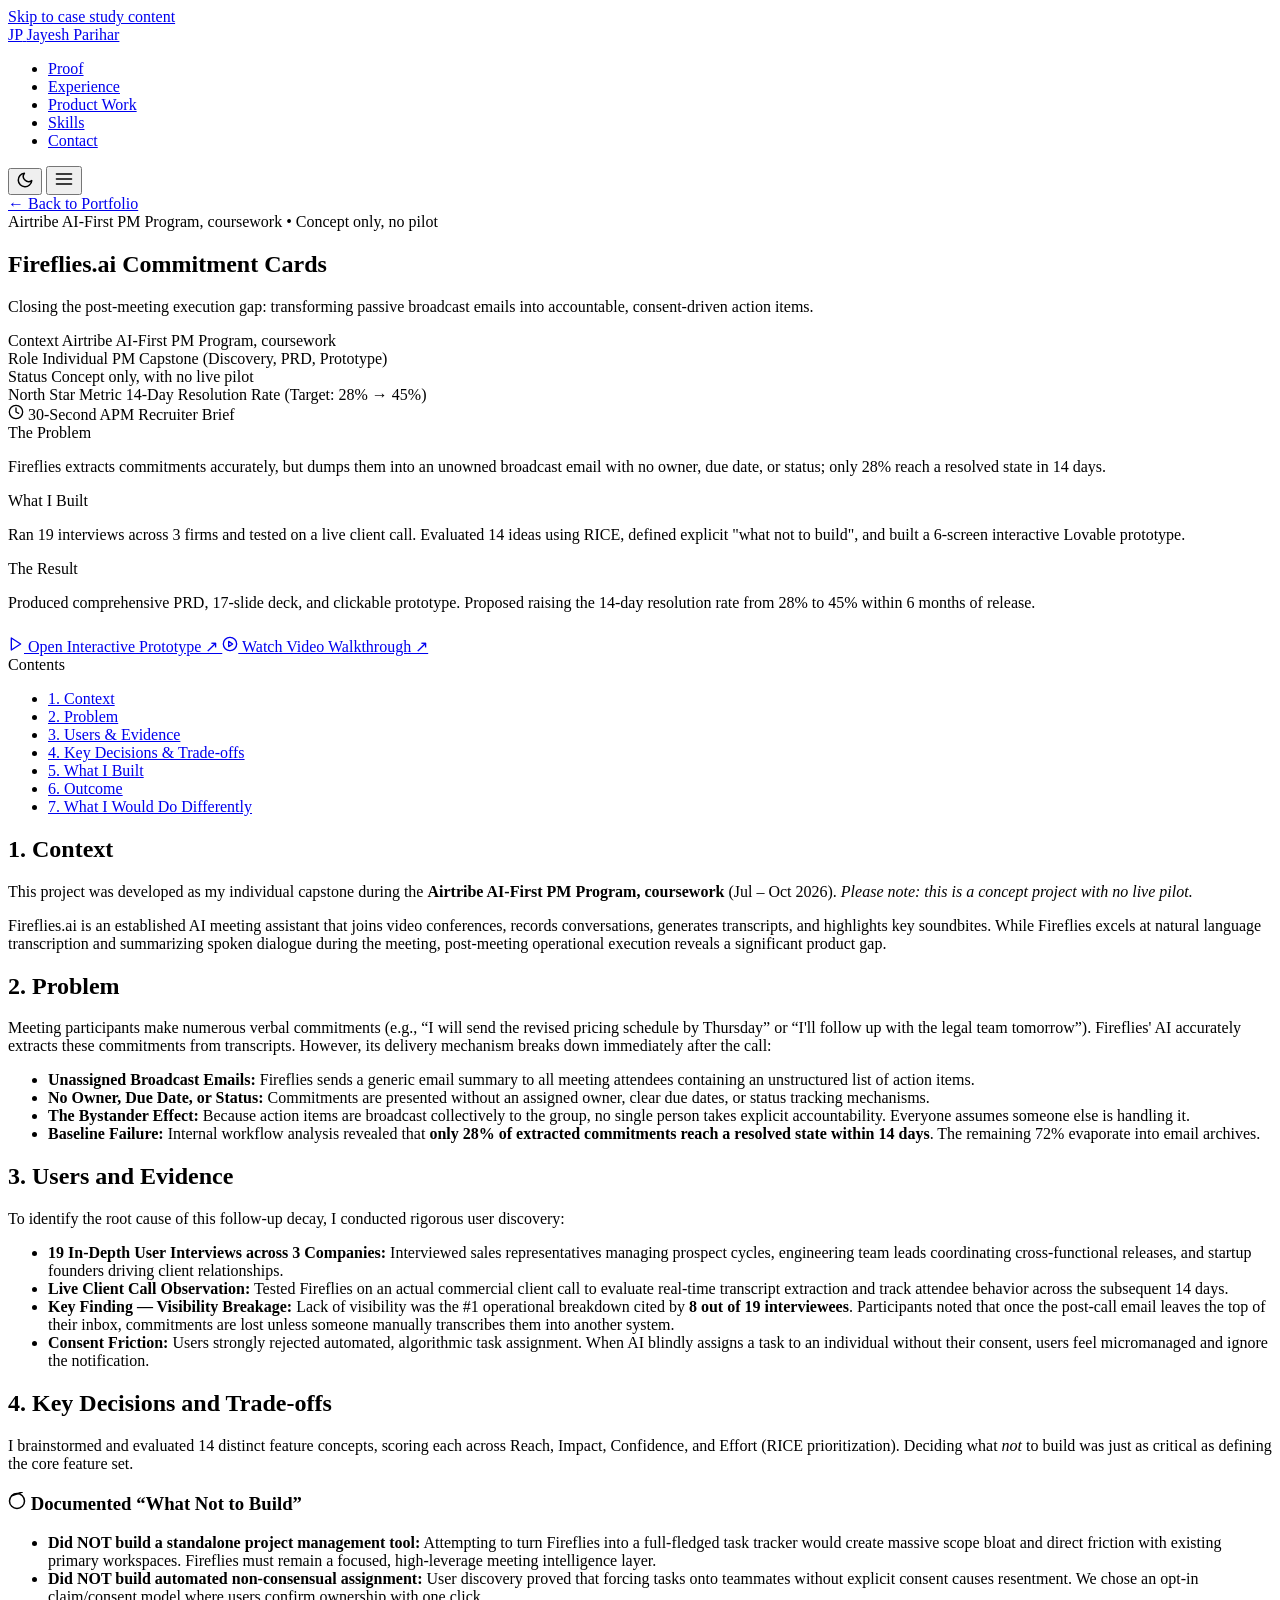
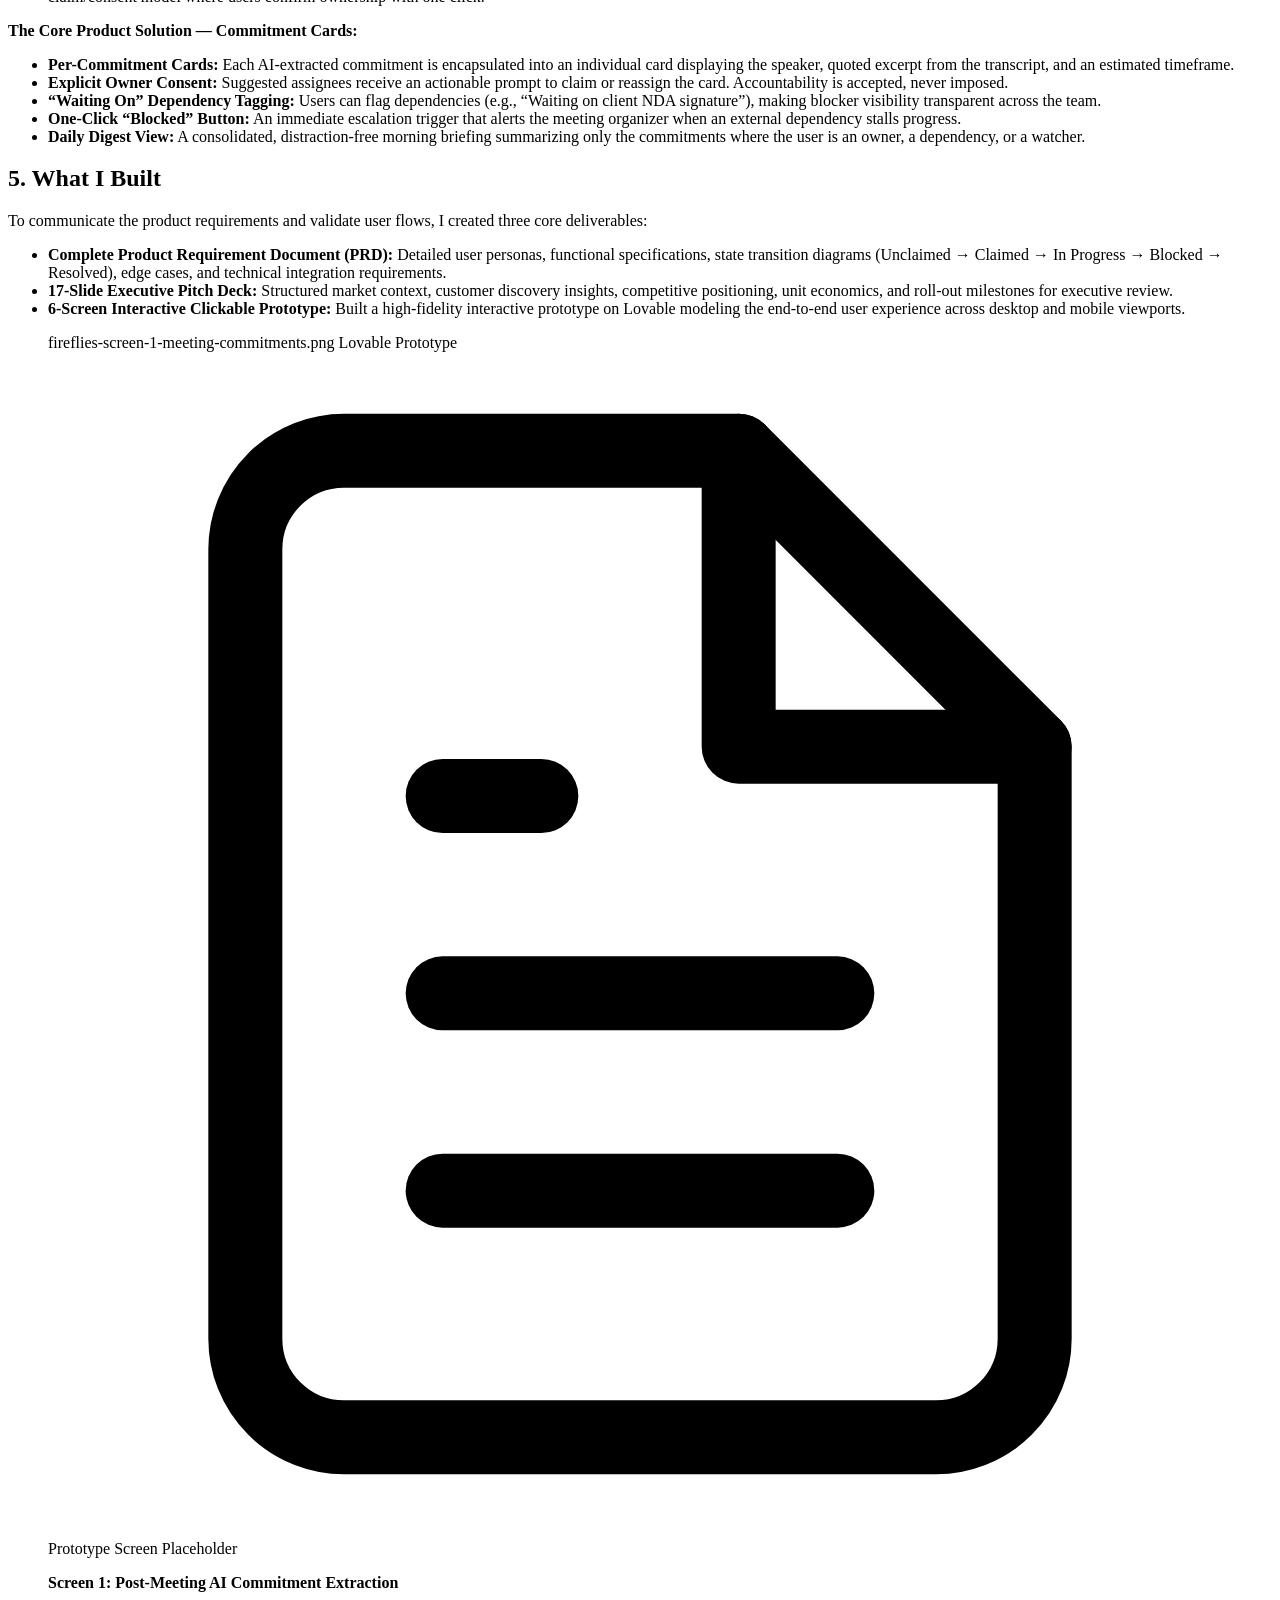
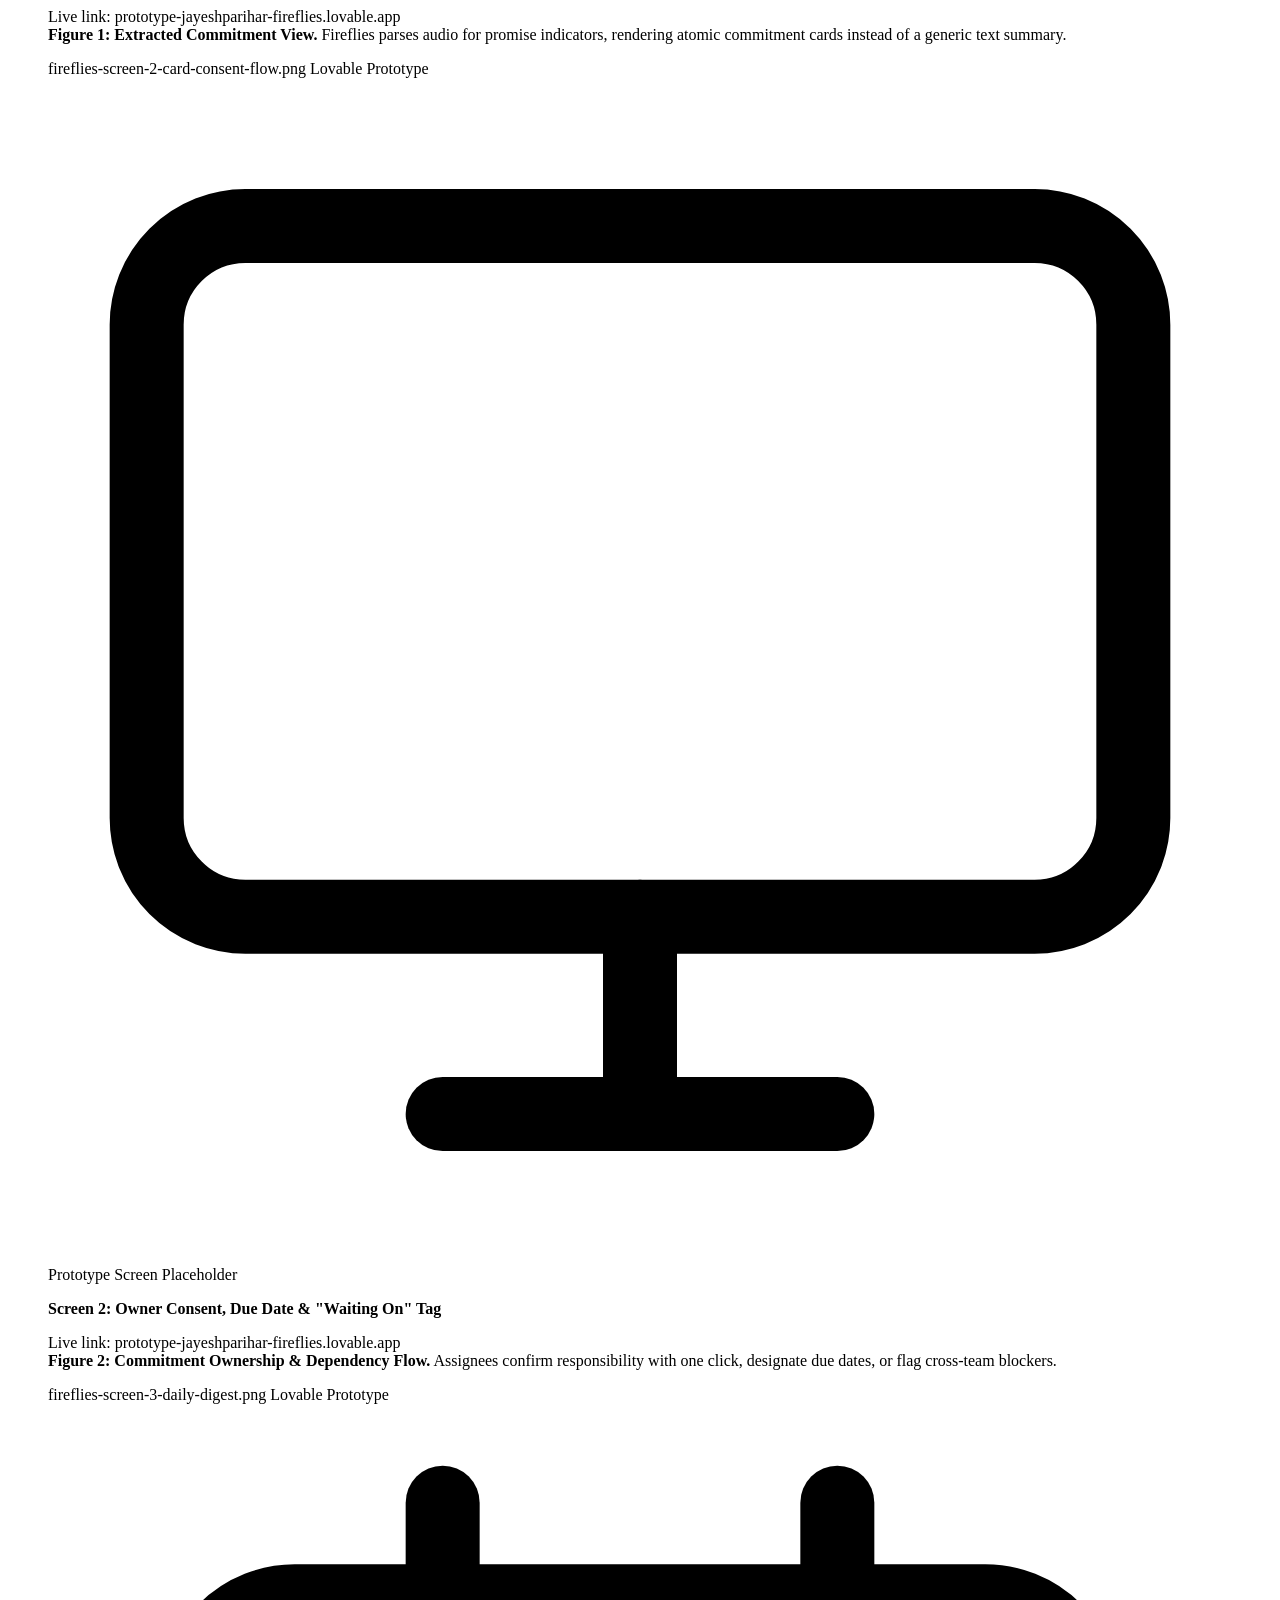
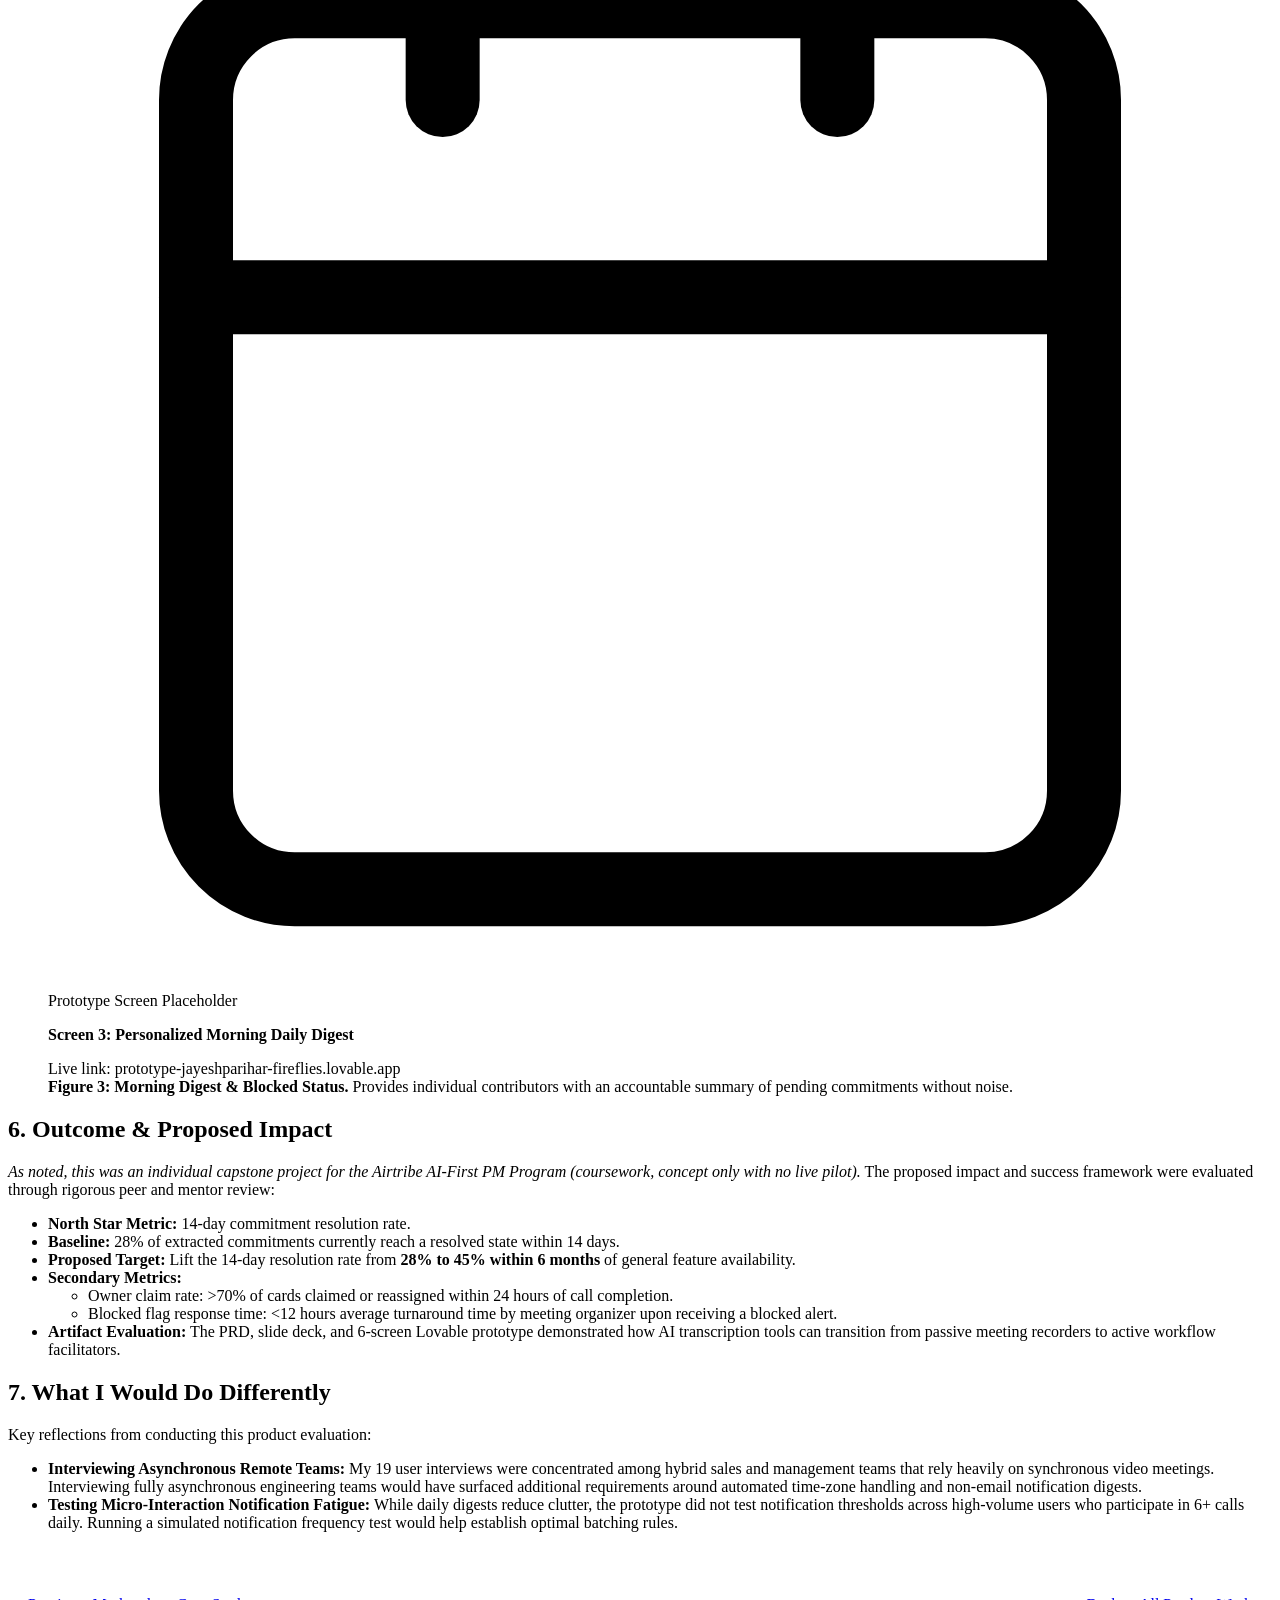
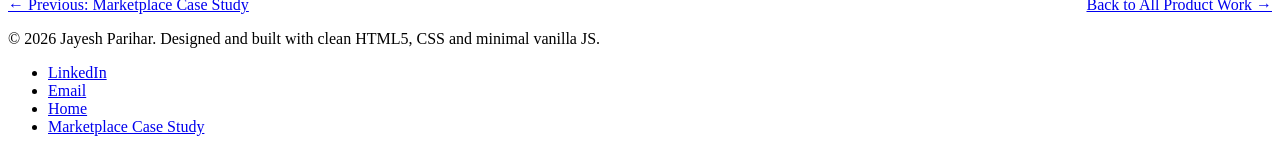
==== fireflies.html @ f87cccb8 "Deploy fireflies.html to portfolio" ====
<!DOCTYPE html>
<html lang="en">
<head>
  <meta charset="UTF-8">
  <meta name="viewport" content="width=device-width, initial-scale=1.0">
  <title>Fireflies.ai Commitment Cards | Product Case Study &mdash; Jayesh Parihar</title>
  <meta name="description" content="Product Case Study: Solving the post-meeting execution gap in Fireflies.ai. Grounded in 19 user interviews, RICE prioritization of 14 ideas, PRD, and 6-screen interactive prototype.">
  <link rel="canonical" href="https://jayeshpariharr.github.io/portfolio/fireflies.html">

  <!-- Open Graph -->
  <meta property="og:type" content="article">
  <meta property="og:url" content="https://jayeshpariharr.github.io/portfolio/fireflies.html">
  <meta property="og:title" content="Fireflies.ai Commitment Cards | Product Case Study">
  <meta property="og:description" content="Closing the post-meeting action gap: 19 user interviews across 3 companies, RICE prioritization, and an interactive prototype targeting 45% 14-day resolution.">
  <meta property="og:image" content="https://jayeshpariharr.github.io/portfolio/assets/images/og-image.png">
  <meta property="og:site_name" content="Jayesh Parihar Portfolio">

  <!-- Twitter Cards -->
  <meta name="twitter:card" content="summary_large_image">
  <meta name="twitter:url" content="https://jayeshpariharr.github.io/portfolio/fireflies.html">
  <meta name="twitter:title" content="Fireflies.ai Commitment Cards | Product Case Study">
  <meta name="twitter:description" content="Closing the post-meeting action gap: 19 user interviews across 3 companies, RICE prioritization, and an interactive prototype targeting 45% 14-day resolution.">
  <meta name="twitter:image" content="https://jayeshpariharr.github.io/portfolio/assets/images/og-image.png">

  <!-- Favicon -->
  <link rel="icon" type="image/svg+xml" href="favicon.svg">
  <link rel="alternate icon" type="image/x-icon" href="favicon.ico">

  <!-- Google Fonts: Inter -->
  <link rel="preconnect" href="https://fonts.googleapis.com">
  <link rel="preconnect" href="https://fonts.gstatic.com" crossorigin>
  <link href="https://fonts.googleapis.com/css2?family=Inter:wght@400;500;600;700;800&display=swap" rel="stylesheet">

  <!-- Main Stylesheet -->
  <link rel="stylesheet" href="assets/css/style.css">
</head>
<body>
  <!-- Accessible Skip Link -->
  <a href="#case-content" class="skip-link">Skip to case study content</a>

  <!-- Header -->
  <header class="site-header" role="banner">
    <div class="container header-inner">
      <a href="index.html" class="site-brand" aria-label="Jayesh Parihar Home">
        <span class="brand-initials">JP</span>
        <span class="brand-name">Jayesh Parihar</span>
      </a>

      <nav id="site-nav" class="site-nav" aria-label="Main navigation">
        <ul class="nav-links">
          <li><a href="index.html#proof" class="nav-link">Proof</a></li>
          <li><a href="index.html#experience" class="nav-link">Experience</a></li>
          <li><a href="index.html#work" class="nav-link active">Product Work</a></li>
          <li><a href="index.html#skills" class="nav-link">Skills</a></li>
          <li><a href="index.html#contact" class="nav-link">Contact</a></li>
        </ul>
      </nav>

      <div class="header-actions">
        <button id="theme-toggle" class="theme-toggle-btn" aria-label="Toggle theme" title="Toggle theme">
          <svg xmlns="http://www.w3.org/2000/svg" width="18" height="18" viewBox="0 0 24 24" fill="none" stroke="currentColor" stroke-width="2" stroke-linecap="round" stroke-linejoin="round" aria-hidden="true">
            <path d="M21 12.79A9 9 0 1 1 11.21 3 7 7 0 0 0 21 12.79z"></path>
          </svg>
        </button>
        <button id="mobile-nav-toggle" class="mobile-nav-toggle" aria-expanded="false" aria-label="Open navigation menu">
          <svg xmlns="http://www.w3.org/2000/svg" width="20" height="20" viewBox="0 0 24 24" fill="none" stroke="currentColor" stroke-width="2" stroke-linecap="round" stroke-linejoin="round" aria-hidden="true">
            <line x1="3" y1="12" x2="21" y2="12"></line>
            <line x1="3" y1="6" x2="21" y2="6"></line>
            <line x1="3" y1="18" x2="21" y2="18"></line>
          </svg>
        </button>
      </div>
    </div>
  </header>

  <main>
    <!-- Case Header -->
    <section class="case-header" aria-labelledby="case-heading">
      <div class="container">
        <a href="index.html#work" class="breadcrumb-nav">&larr; Back to Portfolio</a>
        <br>
        <span class="case-badge">Airtribe AI-First PM Program, coursework &bull; Concept only, no pilot</span>
        <h1 id="case-heading" class="case-title">Fireflies.ai Commitment Cards</h1>
        <p class="case-subtitle">Closing the post-meeting execution gap: transforming passive broadcast emails into accountable, consent-driven action items.</p>

        <div class="case-meta-bar">
          <div class="case-meta-unit">
            <span class="case-meta-label">Context</span>
            <span class="case-meta-val">Airtribe AI-First PM Program, coursework</span>
          </div>
          <div class="case-meta-unit">
            <span class="case-meta-label">Role</span>
            <span class="case-meta-val">Individual PM Capstone (Discovery, PRD, Prototype)</span>
          </div>
          <div class="case-meta-unit">
            <span class="case-meta-label">Status</span>
            <span class="case-meta-val">Concept only, with no live pilot</span>
          </div>
          <div class="case-meta-unit">
            <span class="case-meta-label">North Star Metric</span>
            <span class="case-meta-val">14-Day Resolution Rate (Target: 28% &rarr; 45%)</span>
          </div>
        </div>

        <!-- 30-Second Recruiter Skim Box -->
        <aside class="skim-box" aria-label="30-Second Recruiter Summary">
          <div class="skim-box-header">
            <svg xmlns="http://www.w3.org/2000/svg" width="16" height="16" viewBox="0 0 24 24" fill="none" stroke="currentColor" stroke-width="2" stroke-linecap="round" stroke-linejoin="round" aria-hidden="true"><circle cx="12" cy="12" r="10"></circle><polyline points="12 6 12 12 16 14"></polyline></svg>
            <span>30-Second APM Recruiter Brief</span>
          </div>
          <div class="skim-box-grid">
            <div class="skim-col">
              <span class="skim-col-label">The Problem</span>
              <p class="skim-col-text">Fireflies extracts commitments accurately, but dumps them into an unowned broadcast email with no owner, due date, or status; only 28% reach a resolved state in 14 days.</p>
            </div>
            <div class="skim-col">
              <span class="skim-col-label">What I Built</span>
              <p class="skim-col-text">Ran 19 interviews across 3 firms and tested on a live client call. Evaluated 14 ideas using RICE, defined explicit "what not to build", and built a 6-screen interactive Lovable prototype.</p>
            </div>
            <div class="skim-col">
              <span class="skim-col-label">The Result</span>
              <p class="skim-col-text">Produced comprehensive PRD, 17-slide deck, and clickable prototype. Proposed raising the 14-day resolution rate from 28% to 45% within 6 months of release.</p>
            </div>
          </div>
        </aside>

        <!-- Artifact Links Bar -->
        <div class="btn-group" style="margin-top: 1.5rem;">
          <a href="https://prototype-jayeshparihar-fireflies.lovable.app/" target="_blank" rel="noopener noreferrer" class="btn btn-primary">
            <svg xmlns="http://www.w3.org/2000/svg" width="16" height="16" viewBox="0 0 24 24" fill="none" stroke="currentColor" stroke-width="2" stroke-linecap="round" stroke-linejoin="round" aria-hidden="true"><polygon points="5 3 19 12 5 21 5 3"></polygon></svg>
            Open Interactive Prototype &nearr;
          </a>
          <a href="https://docs.google.com/videos/d/1QSgAdmdterJbTSX83XRY1lEwKf9WvQEogKgqtLzk15k/play?usp=sharing" target="_blank" rel="noopener noreferrer" class="btn btn-secondary">
            <svg xmlns="http://www.w3.org/2000/svg" width="16" height="16" viewBox="0 0 24 24" fill="none" stroke="currentColor" stroke-width="2" stroke-linecap="round" stroke-linejoin="round" aria-hidden="true"><circle cx="12" cy="12" r="10"></circle><polygon points="10 8 16 12 10 16 10 8"></polygon></svg>
            Watch Video Walkthrough &nearr;
          </a>
        </div>
      </div>
    </section>

    <!-- Case Study Body: Sticky TOC + Content Stream -->
    <div class="container case-body-layout">
      <!-- Table of Contents -->
      <nav class="case-toc" aria-label="Case study sections">
        <div class="case-toc-title">Contents</div>
        <ul class="case-toc-list">
          <li><a href="#context" class="case-toc-link">1. Context</a></li>
          <li><a href="#problem" class="case-toc-link">2. Problem</a></li>
          <li><a href="#users-evidence" class="case-toc-link">3. Users &amp; Evidence</a></li>
          <li><a href="#decisions-tradeoffs" class="case-toc-link">4. Key Decisions &amp; Trade-offs</a></li>
          <li><a href="#what-i-built" class="case-toc-link">5. What I Built</a></li>
          <li><a href="#outcome" class="case-toc-link">6. Outcome</a></li>
          <li><a href="#retrospective" class="case-toc-link">7. What I Would Do Differently</a></li>
        </ul>
      </nav>

      <!-- Main Case Content -->
      <article id="case-content" class="case-content">
        <!-- 1. Context -->
        <section id="context" class="case-section" aria-labelledby="heading-context">
          <h2 id="heading-context" class="case-section-title">1. Context</h2>
          <div class="case-prose">
            <p>This project was developed as my individual capstone during the <strong>Airtribe AI-First PM Program, coursework</strong> (Jul &ndash; Oct 2026). <em>Please note: this is a concept project with no live pilot.</em></p>
            <p>Fireflies.ai is an established AI meeting assistant that joins video conferences, records conversations, generates transcripts, and highlights key soundbites. While Fireflies excels at natural language transcription and summarizing spoken dialogue during the meeting, post-meeting operational execution reveals a significant product gap.</p>
          </div>
        </section>

        <!-- 2. Problem -->
        <section id="problem" class="case-section" aria-labelledby="heading-problem">
          <h2 id="heading-problem" class="case-section-title">2. Problem</h2>
          <div class="case-prose">
            <p>Meeting participants make numerous verbal commitments (e.g., &ldquo;I will send the revised pricing schedule by Thursday&rdquo; or &ldquo;I'll follow up with the legal team tomorrow&rdquo;). Fireflies' AI accurately extracts these commitments from transcripts. However, its delivery mechanism breaks down immediately after the call:</p>
            <ul>
              <li><strong>Unassigned Broadcast Emails:</strong> Fireflies sends a generic email summary to all meeting attendees containing an unstructured list of action items.</li>
              <li><strong>No Owner, Due Date, or Status:</strong> Commitments are presented without an assigned owner, clear due dates, or status tracking mechanisms.</li>
              <li><strong>The Bystander Effect:</strong> Because action items are broadcast collectively to the group, no single person takes explicit accountability. Everyone assumes someone else is handling it.</li>
              <li><strong>Baseline Failure:</strong> Internal workflow analysis revealed that <strong>only 28% of extracted commitments reach a resolved state within 14 days</strong>. The remaining 72% evaporate into email archives.</li>
            </ul>
          </div>
        </section>

        <!-- 3. Users and Evidence -->
        <section id="users-evidence" class="case-section" aria-labelledby="heading-users">
          <h2 id="heading-users" class="case-section-title">3. Users and Evidence</h2>
          <div class="case-prose">
            <p>To identify the root cause of this follow-up decay, I conducted rigorous user discovery:</p>
            <ul>
              <li><strong>19 In-Depth User Interviews across 3 Companies:</strong> Interviewed sales representatives managing prospect cycles, engineering team leads coordinating cross-functional releases, and startup founders driving client relationships.</li>
              <li><strong>Live Client Call Observation:</strong> Tested Fireflies on an actual commercial client call to evaluate real-time transcript extraction and track attendee behavior across the subsequent 14 days.</li>
              <li><strong>Key Finding &mdash; Visibility Breakage:</strong> Lack of visibility was the #1 operational breakdown cited by <strong>8 out of 19 interviewees</strong>. Participants noted that once the post-call email leaves the top of their inbox, commitments are lost unless someone manually transcribes them into another system.</li>
              <li><strong>Consent Friction:</strong> Users strongly rejected automated, algorithmic task assignment. When AI blindly assigns a task to an individual without their consent, users feel micromanaged and ignore the notification.</li>
            </ul>
          </div>
        </section>

        <!-- 4. Key Decisions and Trade-offs -->
        <section id="decisions-tradeoffs" class="case-section" aria-labelledby="heading-decisions">
          <h2 id="heading-decisions" class="case-section-title">4. Key Decisions and Trade-offs</h2>
          <div class="case-prose">
            <p>I brainstormed and evaluated 14 distinct feature concepts, scoring each across Reach, Impact, Confidence, and Effort (RICE prioritization). Deciding what <em>not</em> to build was just as critical as defining the core feature set.</p>

            <div class="tradeoff-box">
              <h3 class="tradeoff-box-title">
                <svg xmlns="http://www.w3.org/2000/svg" width="18" height="18" viewBox="0 0 24 24" fill="none" stroke="currentColor" stroke-width="2" stroke-linecap="round" stroke-linejoin="round" aria-hidden="true"><circle cx="12" cy="12" r="10"></circle><line x1="4.93" y1="4.93" x2="19.07" y1="19.07"></line></svg>
                Documented &ldquo;What Not to Build&rdquo;
              </h3>
              <ul>
                <li><strong>Did NOT build a standalone project management tool:</strong> Attempting to turn Fireflies into a full-fledged task tracker would create massive scope bloat and direct friction with existing primary workspaces. Fireflies must remain a focused, high-leverage meeting intelligence layer.</li>
                <li><strong>Did NOT build automated non-consensual assignment:</strong> User discovery proved that forcing tasks onto teammates without explicit consent causes resentment. We chose an opt-in claim/consent model where users confirm ownership with one click.</li>
              </ul>
            </div>

            <p><strong>The Core Product Solution &mdash; Commitment Cards:</strong></p>
            <ul>
              <li><strong>Per-Commitment Cards:</strong> Each AI-extracted commitment is encapsulated into an individual card displaying the speaker, quoted excerpt from the transcript, and an estimated timeframe.</li>
              <li><strong>Explicit Owner Consent:</strong> Suggested assignees receive an actionable prompt to claim or reassign the card. Accountability is accepted, never imposed.</li>
              <li><strong>&ldquo;Waiting On&rdquo; Dependency Tagging:</strong> Users can flag dependencies (e.g., &ldquo;Waiting on client NDA signature&rdquo;), making blocker visibility transparent across the team.</li>
              <li><strong>One-Click &ldquo;Blocked&rdquo; Button:</strong> An immediate escalation trigger that alerts the meeting organizer when an external dependency stalls progress.</li>
              <li><strong>Daily Digest View:</strong> A consolidated, distraction-free morning briefing summarizing only the commitments where the user is an owner, a dependency, or a watcher.</li>
            </ul>
          </div>
        </section>

        <!-- 5. What I Built -->
        <section id="what-i-built" class="case-section" aria-labelledby="heading-built">
          <h2 id="heading-built" class="case-section-title">5. What I Built</h2>
          <div class="case-prose">
            <p>To communicate the product requirements and validate user flows, I created three core deliverables:</p>
            <ul>
              <li><strong>Complete Product Requirement Document (PRD):</strong> Detailed user personas, functional specifications, state transition diagrams (Unclaimed &rarr; Claimed &rarr; In Progress &rarr; Blocked &rarr; Resolved), edge cases, and technical integration requirements.</li>
              <li><strong>17-Slide Executive Pitch Deck:</strong> Structured market context, customer discovery insights, competitive positioning, unit economics, and roll-out milestones for executive review.</li>
              <li><strong>6-Screen Interactive Clickable Prototype:</strong> Built a high-fidelity interactive prototype on Lovable modeling the end-to-end user experience across desktop and mobile viewports.</li>
            </ul>

            <!-- Prototype Screen Placeholders -->
            <figure class="screen-placeholder">
              <div class="screen-placeholder-bar">
                <div class="screen-placeholder-dots" aria-hidden="true">
                  <span class="screen-placeholder-dot"></span>
                  <span class="screen-placeholder-dot"></span>
                  <span class="screen-placeholder-dot"></span>
                </div>
                <span class="screen-placeholder-title">fireflies-screen-1-meeting-commitments.png</span>
                <span class="brand-badge">Lovable Prototype</span>
              </div>
              <div class="screen-placeholder-canvas">
                <svg class="screen-placeholder-icon" xmlns="http://www.w3.org/2000/svg" viewBox="0 0 24 24" fill="none" stroke="currentColor" stroke-width="1.5" stroke-linecap="round" stroke-linejoin="round" aria-hidden="true">
                  <path d="M14 2H6a2 2 0 0 0-2 2v16a2 2 0 0 0 2 2h12a2 2 0 0 0 2-2V8z"></path>
                  <polyline points="14 2 14 8 20 8"></polyline>
                  <line x1="16" y1="13" x2="8" y2="13"></line>
                  <line x1="16" y1="17" x2="8" y2="17"></line>
                  <polyline points="10 9 9 9 8 9"></polyline>
                </svg>
                <span class="screen-placeholder-badge">Prototype Screen Placeholder</span>
                <p><strong>Screen 1: Post-Meeting AI Commitment Extraction</strong></p>
                <!-- TODO: Replace placeholder with sanitized screen image -->
                <span class="screen-placeholder-specs">Live link: prototype-jayeshparihar-fireflies.lovable.app</span>
              </div>
              <figcaption class="screen-placeholder-caption">
                <strong>Figure 1: Extracted Commitment View.</strong> Fireflies parses audio for promise indicators, rendering atomic commitment cards instead of a generic text summary.
              </figcaption>
            </figure>

            <figure class="screen-placeholder">
              <div class="screen-placeholder-bar">
                <div class="screen-placeholder-dots" aria-hidden="true">
                  <span class="screen-placeholder-dot"></span>
                  <span class="screen-placeholder-dot"></span>
                  <span class="screen-placeholder-dot"></span>
                </div>
                <span class="screen-placeholder-title">fireflies-screen-2-card-consent-flow.png</span>
                <span class="brand-badge">Lovable Prototype</span>
              </div>
              <div class="screen-placeholder-canvas">
                <svg class="screen-placeholder-icon" xmlns="http://www.w3.org/2000/svg" viewBox="0 0 24 24" fill="none" stroke="currentColor" stroke-width="1.5" stroke-linecap="round" stroke-linejoin="round" aria-hidden="true">
                  <rect x="2" y="3" width="20" height="14" rx="2" ry="2"></rect>
                  <line x1="8" y1="21" x2="16" y2="21"></line>
                  <line x1="12" y1="17" x2="12" y2="21"></line>
                </svg>
                <span class="screen-placeholder-badge">Prototype Screen Placeholder</span>
                <p><strong>Screen 2: Owner Consent, Due Date &amp; "Waiting On" Tag</strong></p>
                <!-- TODO: Replace placeholder with sanitized screen image -->
                <span class="screen-placeholder-specs">Live link: prototype-jayeshparihar-fireflies.lovable.app</span>
              </div>
              <figcaption class="screen-placeholder-caption">
                <strong>Figure 2: Commitment Ownership &amp; Dependency Flow.</strong> Assignees confirm responsibility with one click, designate due dates, or flag cross-team blockers.
              </figcaption>
            </figure>

            <figure class="screen-placeholder">
              <div class="screen-placeholder-bar">
                <div class="screen-placeholder-dots" aria-hidden="true">
                  <span class="screen-placeholder-dot"></span>
                  <span class="screen-placeholder-dot"></span>
                  <span class="screen-placeholder-dot"></span>
                </div>
                <span class="screen-placeholder-title">fireflies-screen-3-daily-digest.png</span>
                <span class="brand-badge">Lovable Prototype</span>
              </div>
              <div class="screen-placeholder-canvas">
                <svg class="screen-placeholder-icon" xmlns="http://www.w3.org/2000/svg" viewBox="0 0 24 24" fill="none" stroke="currentColor" stroke-width="1.5" stroke-linecap="round" stroke-linejoin="round" aria-hidden="true">
                  <rect x="3" y="4" width="18" height="18" rx="2" ry="2"></rect>
                  <line x1="16" y1="2" x2="16" y2="6"></line>
                  <line x1="8" y1="2" x2="8" y2="6"></line>
                  <line x1="3" y1="10" x2="21" y2="10"></line>
                </svg>
                <span class="screen-placeholder-badge">Prototype Screen Placeholder</span>
                <p><strong>Screen 3: Personalized Morning Daily Digest</strong></p>
                <!-- TODO: Replace placeholder with sanitized screen image -->
                <span class="screen-placeholder-specs">Live link: prototype-jayeshparihar-fireflies.lovable.app</span>
              </div>
              <figcaption class="screen-placeholder-caption">
                <strong>Figure 3: Morning Digest &amp; Blocked Status.</strong> Provides individual contributors with an accountable summary of pending commitments without noise.
              </figcaption>
            </figure>
          </div>
        </section>

        <!-- 6. Outcome -->
        <section id="outcome" class="case-section" aria-labelledby="heading-outcome">
          <h2 id="heading-outcome" class="case-section-title">6. Outcome &amp; Proposed Impact</h2>
          <div class="case-prose">
            <p><em>As noted, this was an individual capstone project for the Airtribe AI-First PM Program (coursework, concept only with no live pilot).</em> The proposed impact and success framework were evaluated through rigorous peer and mentor review:</p>
            <ul>
              <li><strong>North Star Metric:</strong> 14-day commitment resolution rate.</li>
              <li><strong>Baseline:</strong> 28% of extracted commitments currently reach a resolved state within 14 days.</li>
              <li><strong>Proposed Target:</strong> Lift the 14-day resolution rate from <strong>28% to 45% within 6 months</strong> of general feature availability.</li>
              <li><strong>Secondary Metrics:</strong>
                <ul>
                  <li>Owner claim rate: &gt;70% of cards claimed or reassigned within 24 hours of call completion.</li>
                  <li>Blocked flag response time: &lt;12 hours average turnaround time by meeting organizer upon receiving a blocked alert.</li>
                </ul>
              </li>
              <li><strong>Artifact Evaluation:</strong> The PRD, slide deck, and 6-screen Lovable prototype demonstrated how AI transcription tools can transition from passive meeting recorders to active workflow facilitators.</li>
            </ul>
          </div>
        </section>

        <!-- 7. What I Would Do Differently -->
        <section id="retrospective" class="case-section" aria-labelledby="heading-retrospective">
          <h2 id="heading-retrospective" class="case-section-title">7. What I Would Do Differently</h2>
          <div class="case-prose">
            <p>Key reflections from conducting this product evaluation:</p>
            <ul>
              <li><strong>Interviewing Asynchronous Remote Teams:</strong> My 19 user interviews were concentrated among hybrid sales and management teams that rely heavily on synchronous video meetings. Interviewing fully asynchronous engineering teams would have surfaced additional requirements around automated time-zone handling and non-email notification digests.</li>
              <li><strong>Testing Micro-Interaction Notification Fatigue:</strong> While daily digests reduce clutter, the prototype did not test notification thresholds across high-volume users who participate in 6+ calls daily. Running a simulated notification frequency test would help establish optimal batching rules.</li>
            </ul>
          </div>
        </section>

        <!-- Case Footer Navigation -->
        <div style="border-top: 1px solid var(--border-light); padding-top: 2rem; margin-top: 2rem; display: flex; justify-content: space-between; align-items: center; flex-wrap: wrap; gap: 1rem;">
          <a href="marketplace.html" class="btn btn-secondary">&larr; Previous: Marketplace Case Study</a>
          <a href="index.html#work" class="btn btn-primary">Back to All Product Work &rarr;</a>
        </div>
      </article>
    </div>
  </main>

  <!-- Site Footer -->
  <footer class="site-footer" role="contentinfo">
    <div class="container footer-inner">
      <p>&copy; 2026 Jayesh Parihar. Designed and built with clean HTML5, CSS and minimal vanilla JS.</p>
      <ul class="footer-links">
        <li><a href="https://linkedin.com/in/jayeshparihar" target="_blank" rel="noopener noreferrer">LinkedIn</a></li>
        <li><a href="mailto:pariharjayesh1092@gmail.com">Email</a></li>
        <li><a href="index.html">Home</a></li>
        <li><a href="marketplace.html">Marketplace Case Study</a></li>
      </ul>
    </div>
  </footer>

  <script src="assets/js/main.js"></script>
</body>
</html>
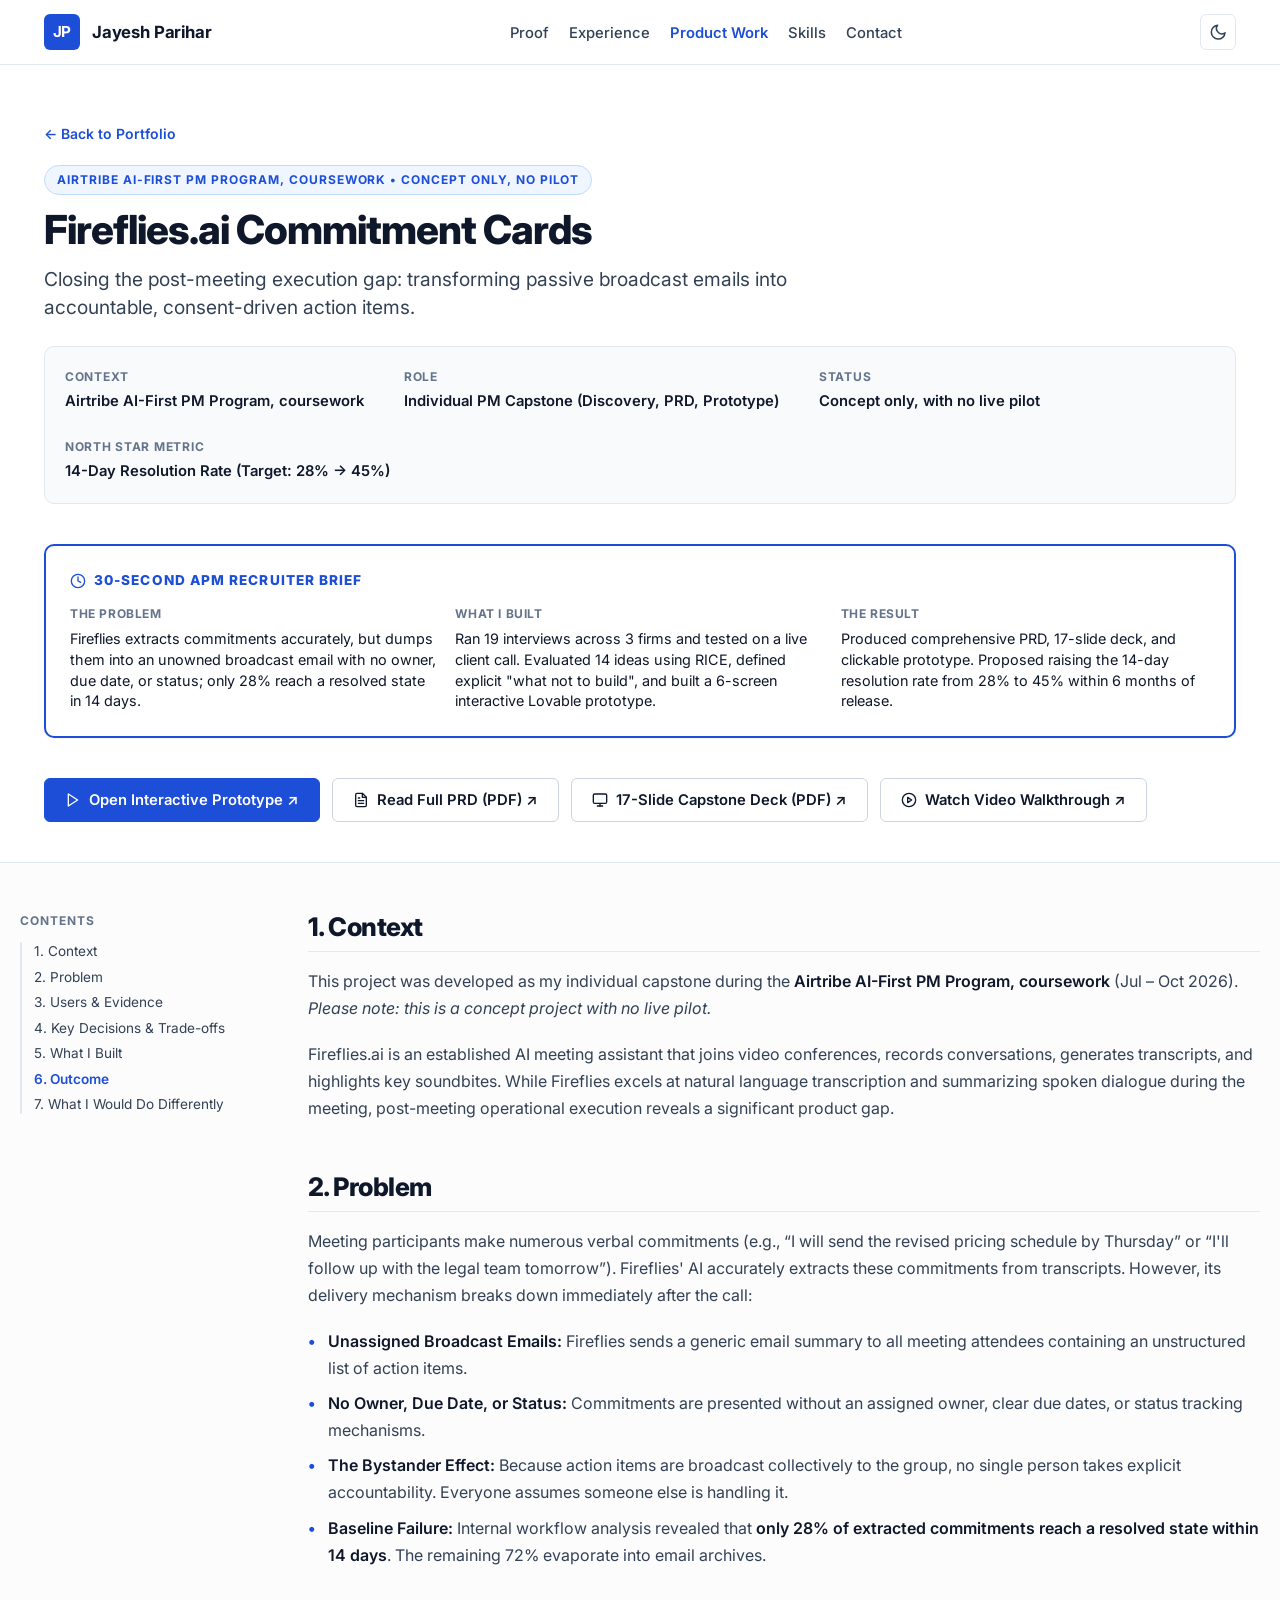
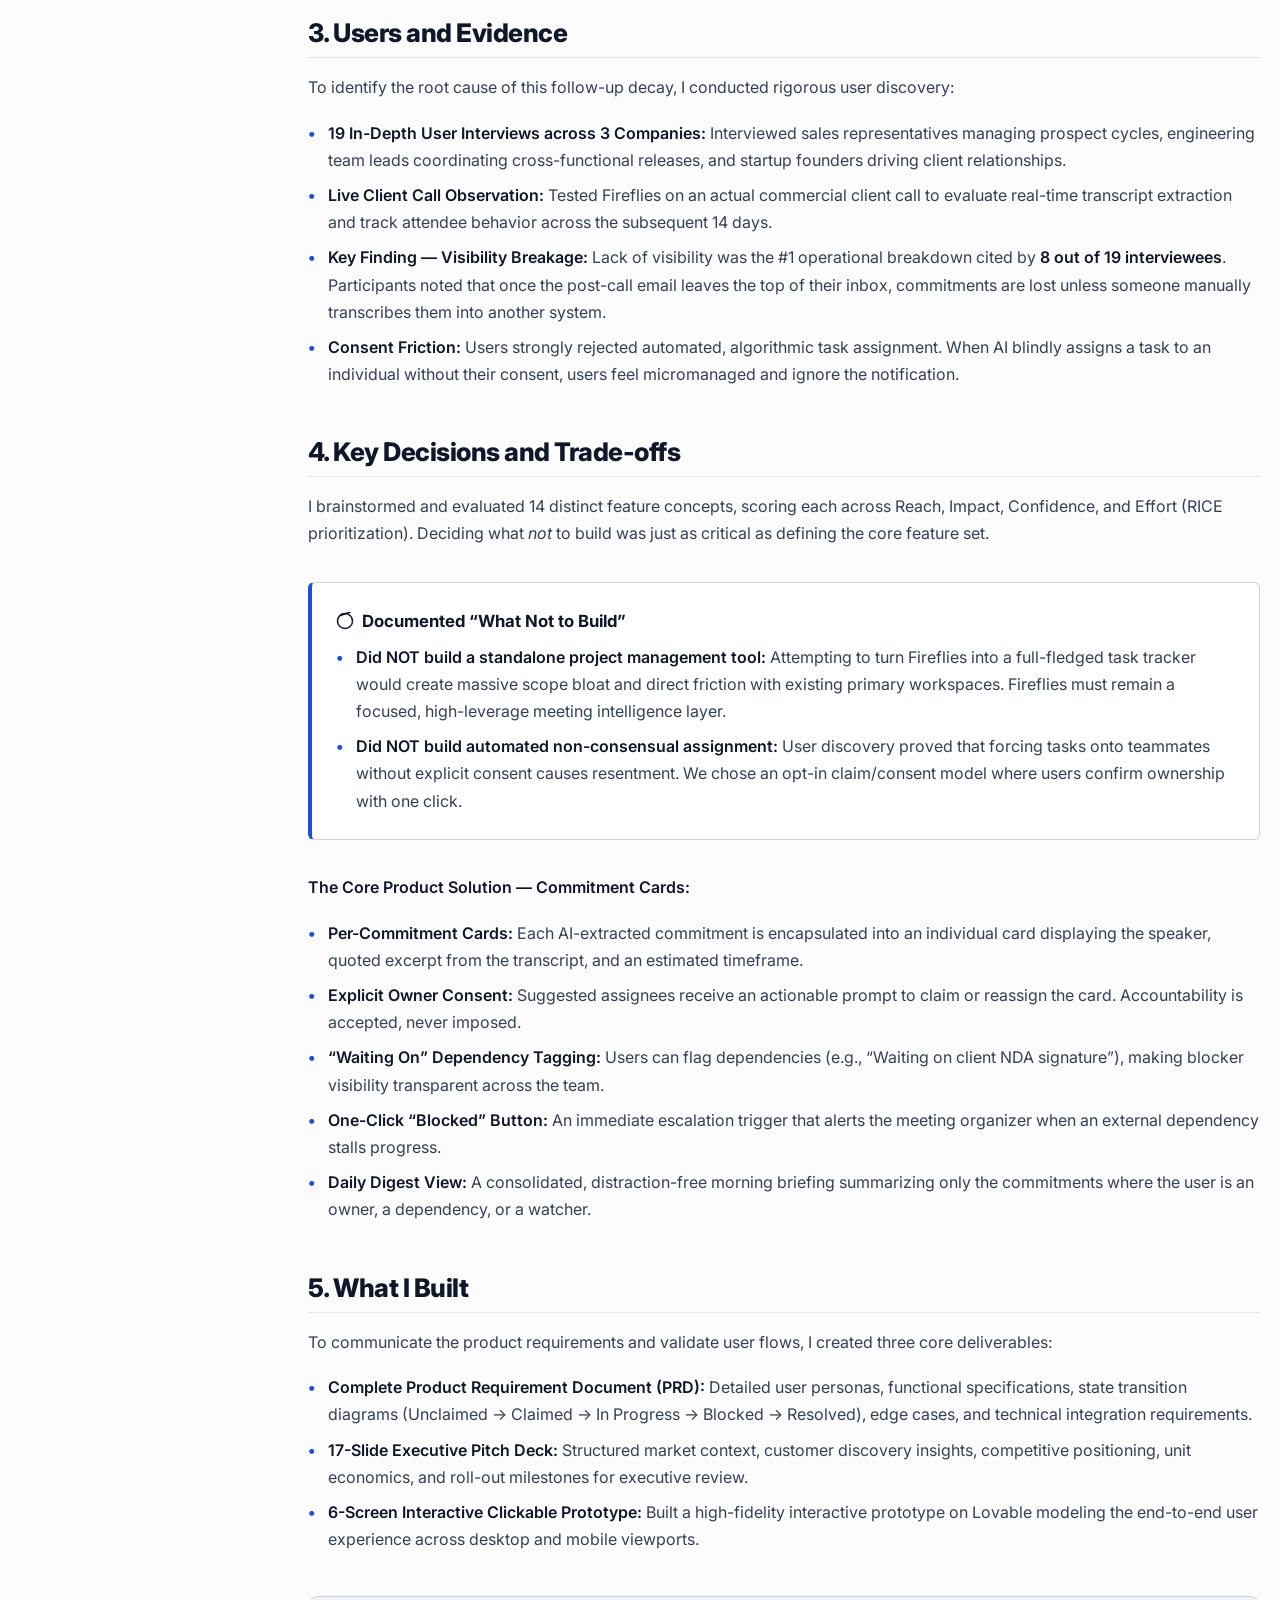
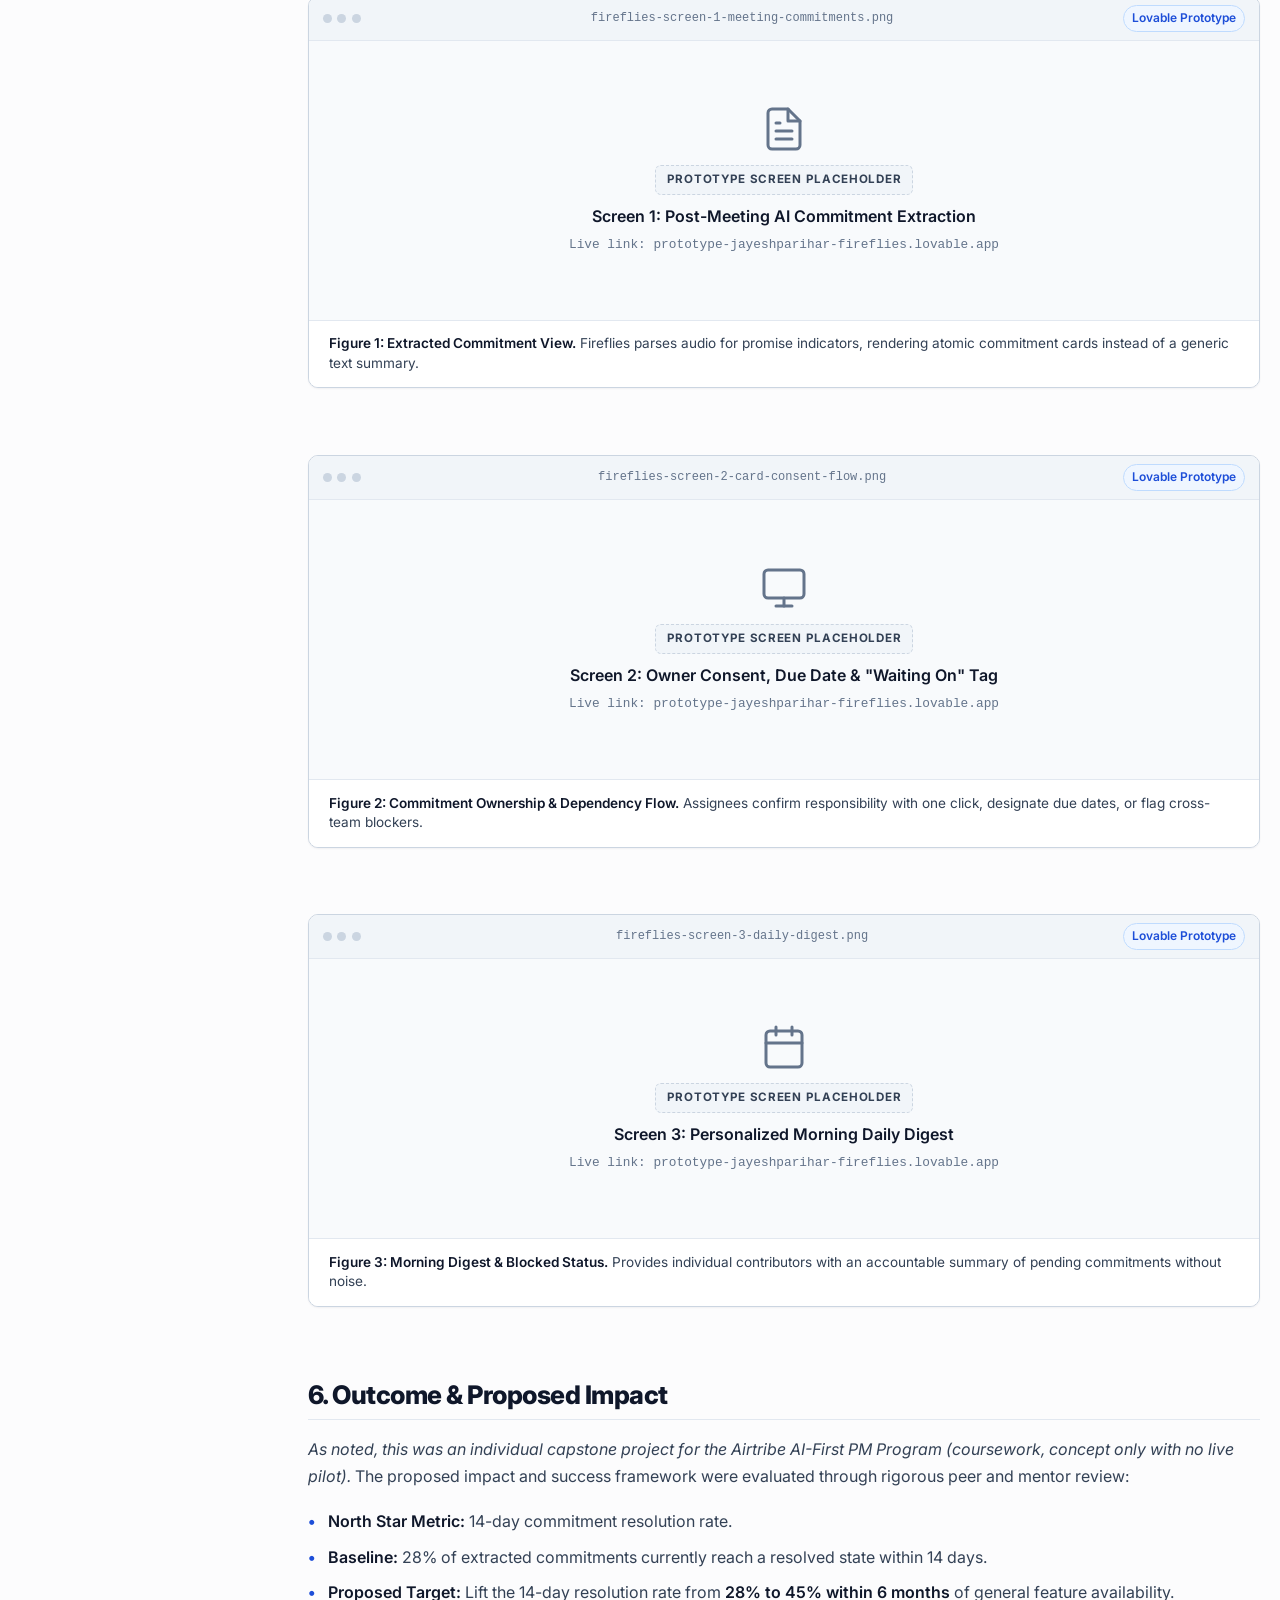
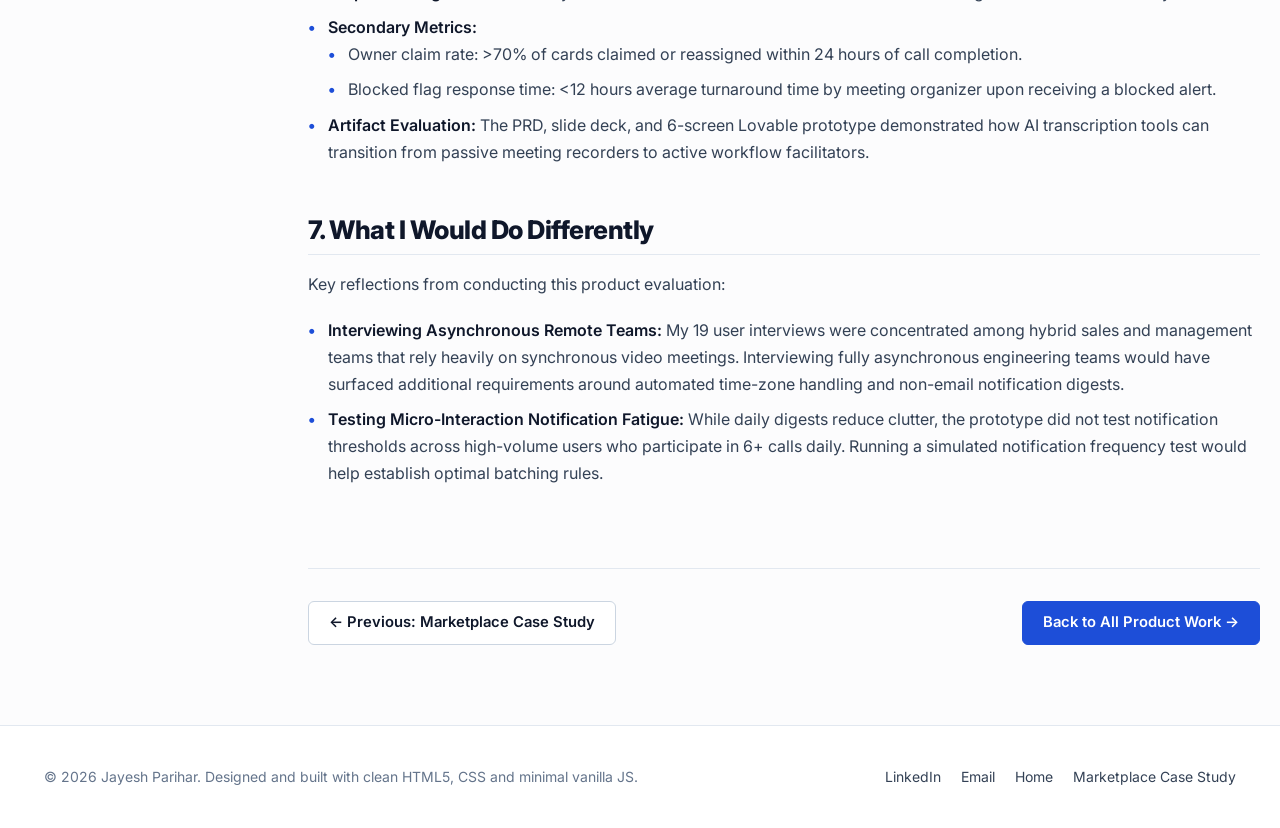
==== commit 9a9aa7a9: "Deploy fireflies.html to portfolio" ====
--- a/fireflies.html
+++ b/fireflies.html
@@ -125,10 +125,18 @@
         </aside>
 
         <!-- Artifact Links Bar -->
-        <div class="btn-group" style="margin-top: 1.5rem;">
+        <div class="btn-group" style="margin-top: 1.5rem; flex-wrap: wrap; gap: 0.75rem;">
           <a href="https://prototype-jayeshparihar-fireflies.lovable.app/" target="_blank" rel="noopener noreferrer" class="btn btn-primary">
             <svg xmlns="http://www.w3.org/2000/svg" width="16" height="16" viewBox="0 0 24 24" fill="none" stroke="currentColor" stroke-width="2" stroke-linecap="round" stroke-linejoin="round" aria-hidden="true"><polygon points="5 3 19 12 5 21 5 3"></polygon></svg>
             Open Interactive Prototype &nearr;
+          </a>
+          <a href="assets/docs/Fireflies_Commitment_Cards_PRD.pdf" target="_blank" rel="noopener noreferrer" class="btn btn-secondary">
+            <svg xmlns="http://www.w3.org/2000/svg" width="16" height="16" viewBox="0 0 24 24" fill="none" stroke="currentColor" stroke-width="2" stroke-linecap="round" stroke-linejoin="round" aria-hidden="true"><path d="M14 2H6a2 2 0 0 0-2 2v16a2 2 0 0 0 2 2h12a2 2 0 0 0 2-2V8z"></path><polyline points="14 2 14 8 20 8"></polyline><line x1="16" y1="13" x2="8" y2="13"></line><line x1="16" y1="17" x2="8" y2="17"></line><polyline points="10 9 9 9 8 9"></polyline></svg>
+            Read Full PRD (PDF) &nearr;
+          </a>
+          <a href="assets/docs/Fireflies_Product_Capstone_Deck.pdf" target="_blank" rel="noopener noreferrer" class="btn btn-secondary">
+            <svg xmlns="http://www.w3.org/2000/svg" width="16" height="16" viewBox="0 0 24 24" fill="none" stroke="currentColor" stroke-width="2" stroke-linecap="round" stroke-linejoin="round" aria-hidden="true"><rect x="2" y="3" width="20" height="14" rx="2" ry="2"></rect><line x1="8" y1="21" x2="16" y2="21"></line><line x1="12" y1="17" x2="12" y2="21"></line></svg>
+            17-Slide Capstone Deck (PDF) &nearr;
           </a>
           <a href="https://docs.google.com/videos/d/1QSgAdmdterJbTSX83XRY1lEwKf9WvQEogKgqtLzk15k/play?usp=sharing" target="_blank" rel="noopener noreferrer" class="btn btn-secondary">
             <svg xmlns="http://www.w3.org/2000/svg" width="16" height="16" viewBox="0 0 24 24" fill="none" stroke="currentColor" stroke-width="2" stroke-linecap="round" stroke-linejoin="round" aria-hidden="true"><circle cx="12" cy="12" r="10"></circle><polygon points="10 8 16 12 10 16 10 8"></polygon></svg>
--- a/assets/css/style.css
+++ b/assets/css/style.css
@@ -0,0 +1,1970 @@
+/* ==========================================================================
+   Jayesh Parihar — Product Portfolio Stylesheet
+   Production-ready, semantic CSS with light/dark theme, print styling,
+   WCAG AA accessible contrast, and zero external framework dependencies.
+   ========================================================================== */
+
+/* --------------------------------------------------------------------------
+   Design Tokens & CSS Variables
+   -------------------------------------------------------------------------- */
+:root {
+  /* Color Palette - Light Theme (Default) */
+  --bg-page: #fcfcfd;
+  --bg-surface: #ffffff;
+  --bg-subtle: #f8fafc;
+  --bg-muted: #f1f5f9;
+  --bg-card: #ffffff;
+  --bg-card-hover: #f8fafc;
+  --bg-chip: #eff6ff;
+
+  --text-primary: #0f172a;    /* Slate 900 - Contrast ratio > 12:1 against white */
+  --text-secondary: #334155;  /* Slate 700 - Contrast ratio > 7:1 against white */
+  --text-muted: #64748b;      /* Slate 500 - Contrast ratio 4.6:1 against white (WCAG AA) */
+  --text-inverse: #ffffff;
+
+  --accent: #1d4ed8;          /* Blue 700 - WCAG AA compliant contrast (> 4.5:1) */
+  --accent-hover: #1e40af;    /* Blue 800 */
+  --accent-subtle: #eff6ff;   /* Blue 50 */
+  --accent-border: #bfdbfe;   /* Blue 200 */
+  --accent-text: #1d4ed8;
+
+  --border-light: #e2e8f0;    /* Slate 200 */
+  --border-strong: #cbd5e1;   /* Slate 300 */
+  
+  --shadow-sm: 0 1px 2px 0 rgba(15, 23, 42, 0.05);
+  --shadow-md: 0 4px 6px -1px rgba(15, 23, 42, 0.08), 0 2px 4px -2px rgba(15, 23, 42, 0.05);
+  --shadow-lg: 0 10px 15px -3px rgba(15, 23, 42, 0.08), 0 4px 6px -4px rgba(15, 23, 42, 0.03);
+
+  /* Typography */
+  --font-sans: 'Inter', -apple-system, BlinkMacSystemFont, "Segoe UI", Roboto, "Helvetica Neue", Arial, sans-serif;
+  --font-mono: ui-monospace, SFMono-Regular, Menlo, Monaco, Consolas, "Liberation Mono", "Courier New", monospace;
+
+  /* Layout */
+  --container-max: 1240px;
+  --container-wide: 1400px;
+  --container-reading: 820px;
+  --radius-sm: 6px;
+  --radius-md: 10px;
+  --radius-lg: 14px;
+  --radius-full: 9999px;
+  
+  --transition-fast: 150ms ease;
+  --transition-normal: 250ms ease;
+}
+
+/* Dark Mode via prefers-color-scheme */
+@media (prefers-color-scheme: dark) {
+  :root:not([data-theme="light"]) {
+    --bg-page: #0b0f19;
+    --bg-surface: #111827;
+    --bg-subtle: #161f33;
+    --bg-muted: #1e293b;
+    --bg-card: #131b2e;
+    --bg-card-hover: #1a253e;
+    --bg-chip: #172554;
+
+    --text-primary: #f8fafc;
+    --text-secondary: #cbd5e1;
+    --text-muted: #94a3b8;
+    --text-inverse: #0f172a;
+
+    --accent: #3b82f6;        /* Blue 500 */
+    --accent-hover: #60a5fa;  /* Blue 400 */
+    --accent-subtle: #172554; /* Blue 950 */
+    --accent-border: #1d4ed8; /* Blue 700 */
+    --accent-text: #93c5fd;
+
+    --border-light: #1e293b;
+    --border-strong: #334155;
+
+    --shadow-sm: 0 1px 2px 0 rgba(0, 0, 0, 0.3);
+    --shadow-md: 0 4px 6px -1px rgba(0, 0, 0, 0.4);
+    --shadow-lg: 0 10px 15px -3px rgba(0, 0, 0, 0.5);
+  }
+}
+
+/* Explicit Dark Theme via data-theme attribute */
+[data-theme="dark"] {
+  --bg-page: #0b0f19;
+  --bg-surface: #111827;
+  --bg-subtle: #161f33;
+  --bg-muted: #1e293b;
+  --bg-card: #131b2e;
+  --bg-card-hover: #1a253e;
+  --bg-chip: #172554;
+
+  --text-primary: #f8fafc;
+  --text-secondary: #cbd5e1;
+  --text-muted: #94a3b8;
+  --text-inverse: #0f172a;
+
+  --accent: #3b82f6;
+  --accent-hover: #60a5fa;
+  --accent-subtle: #172554;
+  --accent-border: #1d4ed8;
+  --accent-text: #93c5fd;
+
+  --border-light: #1e293b;
+  --border-strong: #334155;
+
+  --shadow-sm: 0 1px 2px 0 rgba(0, 0, 0, 0.3);
+  --shadow-md: 0 4px 6px -1px rgba(0, 0, 0, 0.4);
+  --shadow-lg: 0 10px 15px -3px rgba(0, 0, 0, 0.5);
+}
+
+/* Explicit Light Theme via data-theme attribute */
+[data-theme="light"] {
+  --bg-page: #fcfcfd;
+  --bg-surface: #ffffff;
+  --bg-subtle: #f8fafc;
+  --bg-muted: #f1f5f9;
+  --bg-card: #ffffff;
+  --bg-card-hover: #f8fafc;
+  --bg-chip: #eff6ff;
+
+  --text-primary: #0f172a;
+  --text-secondary: #334155;
+  --text-muted: #64748b;
+  --text-inverse: #ffffff;
+
+  --accent: #1d4ed8;
+  --accent-hover: #1e40af;
+  --accent-subtle: #eff6ff;
+  --accent-border: #bfdbfe;
+  --accent-text: #1d4ed8;
+
+  --border-light: #e2e8f0;
+  --border-strong: #cbd5e1;
+}
+
+/* --------------------------------------------------------------------------
+   Reset & Baseline
+   -------------------------------------------------------------------------- */
+*, *::before, *::after {
+  box-sizing: border-box;
+  margin: 0;
+  padding: 0;
+}
+
+html {
+  font-family: var(--font-sans);
+  font-size: 16px;
+  line-height: 1.6;
+  color: var(--text-primary);
+  background-color: var(--bg-page);
+  scroll-behavior: smooth;
+  -webkit-font-smoothing: antialiased;
+  -moz-osx-font-smoothing: grayscale;
+}
+
+body {
+  min-height: 100vh;
+  display: flex;
+  flex-direction: column;
+}
+
+img, svg {
+  display: block;
+  max-width: 100%;
+  height: auto;
+}
+
+a {
+  color: var(--accent);
+  text-decoration: none;
+  transition: color var(--transition-fast);
+}
+
+a:hover {
+  color: var(--accent-hover);
+  text-decoration: underline;
+}
+
+button {
+  font-family: inherit;
+  font-size: inherit;
+  cursor: pointer;
+  border: none;
+  background: none;
+}
+
+/* Accessibility: Focus outlines */
+:focus-visible {
+  outline: 2px solid var(--accent);
+  outline-offset: 3px;
+  border-radius: var(--radius-sm);
+}
+
+/* Accessibility: Skip Link */
+.skip-link {
+  position: absolute;
+  top: -100px;
+  left: 1rem;
+  background: var(--accent);
+  color: #ffffff;
+  padding: 0.75rem 1.25rem;
+  border-radius: var(--radius-sm);
+  z-index: 1000;
+  font-weight: 600;
+  transition: top var(--transition-fast);
+  text-decoration: none;
+}
+
+.skip-link:focus {
+  top: 1rem;
+}
+
+/* --------------------------------------------------------------------------
+   Layout & Container System
+   -------------------------------------------------------------------------- */
+.container {
+  width: 100%;
+  max-width: var(--container-max);
+  margin-left: auto;
+  margin-right: auto;
+  padding-left: 1.5rem;
+  padding-right: 1.5rem;
+}
+
+.container-narrow {
+  max-width: var(--container-reading);
+}
+
+/* --------------------------------------------------------------------------
+   Header & Navigation
+   -------------------------------------------------------------------------- */
+.site-header {
+  position: sticky;
+  top: 0;
+  z-index: 100;
+  background-color: var(--bg-surface);
+  border-bottom: 1px solid var(--border-light);
+  backdrop-filter: blur(8px);
+  -webkit-backdrop-filter: blur(8px);
+}
+
+.header-inner {
+  display: flex;
+  align-items: center;
+  justify-content: space-between;
+  height: 4rem;
+}
+
+.site-brand {
+  display: flex;
+  align-items: center;
+  gap: 0.75rem;
+  text-decoration: none;
+  color: var(--text-primary);
+}
+
+.site-brand:hover {
+  text-decoration: none;
+}
+
+.brand-initials {
+  display: inline-flex;
+  align-items: center;
+  justify-content: center;
+  width: 2.25rem;
+  height: 2.25rem;
+  background: var(--accent);
+  color: #ffffff;
+  font-weight: 700;
+  font-size: 0.95rem;
+  border-radius: var(--radius-sm);
+  letter-spacing: -0.02em;
+}
+
+.brand-name {
+  font-weight: 700;
+  font-size: 1.05rem;
+  letter-spacing: -0.01em;
+}
+
+.brand-badge {
+  font-size: 0.75rem;
+  font-weight: 600;
+  padding: 0.15rem 0.5rem;
+  background-color: var(--accent-subtle);
+  color: var(--accent);
+  border: 1px solid var(--accent-border);
+  border-radius: var(--radius-full);
+}
+
+.site-nav {
+  display: flex;
+  align-items: center;
+  gap: 1.5rem;
+}
+
+.nav-links {
+  display: flex;
+  align-items: center;
+  list-style: none;
+  gap: 1.25rem;
+}
+
+.nav-link {
+  font-size: 0.925rem;
+  font-weight: 500;
+  color: var(--text-secondary);
+  text-decoration: none;
+  padding: 0.35rem 0;
+  position: relative;
+  transition: color var(--transition-fast);
+}
+
+.nav-link:hover {
+  color: var(--accent);
+  text-decoration: none;
+}
+
+.nav-link.active {
+  color: var(--accent);
+  font-weight: 600;
+}
+
+.header-actions {
+  display: flex;
+  align-items: center;
+  gap: 0.75rem;
+}
+
+/* Theme Toggle Button */
+.theme-toggle-btn {
+  display: inline-flex;
+  align-items: center;
+  justify-content: center;
+  width: 2.25rem;
+  height: 2.25rem;
+  border-radius: var(--radius-sm);
+  border: 1px solid var(--border-light);
+  color: var(--text-secondary);
+  background: var(--bg-surface);
+  transition: background var(--transition-fast), border-color var(--transition-fast), color var(--transition-fast);
+  padding: 0;
+}
+
+.theme-toggle-btn:hover {
+  color: var(--text-primary);
+  border-color: var(--border-strong);
+  background-color: var(--bg-subtle);
+}
+
+.theme-toggle-btn svg {
+  width: 1.15rem;
+  height: 1.15rem;
+}
+
+/* Mobile Nav Toggle */
+.mobile-nav-toggle {
+  display: none;
+  align-items: center;
+  justify-content: center;
+  width: 2.5rem;
+  height: 2.5rem;
+  border-radius: var(--radius-sm);
+  border: 1px solid var(--border-light);
+  color: var(--text-primary);
+  background: var(--bg-surface);
+}
+
+/* --------------------------------------------------------------------------
+   Buttons & CTAs
+   -------------------------------------------------------------------------- */
+.btn-group {
+  display: flex;
+  flex-wrap: wrap;
+  gap: 0.75rem;
+  align-items: center;
+}
+
+.btn {
+  display: inline-flex;
+  align-items: center;
+  justify-content: center;
+  gap: 0.5rem;
+  padding: 0.625rem 1.25rem;
+  font-size: 0.925rem;
+  font-weight: 600;
+  line-height: 1.25;
+  border-radius: var(--radius-sm);
+  text-decoration: none;
+  transition: all var(--transition-fast);
+  white-space: nowrap;
+  min-height: 44px; /* Accessible touch target */
+}
+
+.btn:hover {
+  text-decoration: none;
+}
+
+.btn-primary {
+  background-color: var(--accent);
+  color: #ffffff;
+  border: 1px solid var(--accent);
+}
+
+.btn-primary:hover {
+  background-color: var(--accent-hover);
+  border-color: var(--accent-hover);
+  color: #ffffff;
+}
+
+.btn-secondary {
+  background-color: var(--bg-surface);
+  color: var(--text-primary);
+  border: 1px solid var(--border-strong);
+}
+
+.btn-secondary:hover {
+  background-color: var(--bg-subtle);
+  border-color: var(--text-secondary);
+  color: var(--text-primary);
+}
+
+.btn-subtle {
+  background-color: transparent;
+  color: var(--text-secondary);
+  border: 1px solid transparent;
+}
+
+.btn-subtle:hover {
+  background-color: var(--bg-muted);
+  color: var(--text-primary);
+}
+
+.btn-sm {
+  padding: 0.4rem 0.85rem;
+  font-size: 0.85rem;
+  min-height: 38px;
+}
+
+/* --------------------------------------------------------------------------
+   Typography & Editorial Section Headers
+   -------------------------------------------------------------------------- */
+.section-tag {
+  display: inline-block;
+  font-size: 0.75rem;
+  font-weight: 700;
+  text-transform: uppercase;
+  letter-spacing: 0.08em;
+  color: var(--accent);
+  margin-bottom: 0.5rem;
+}
+
+.section-title {
+  font-size: 1.75rem;
+  font-weight: 800;
+  letter-spacing: -0.02em;
+  color: var(--text-primary);
+  margin-bottom: 0.75rem;
+  line-height: 1.25;
+}
+
+.section-lead {
+  font-size: 1.05rem;
+  color: var(--text-secondary);
+  max-width: 680px;
+  line-height: 1.55;
+  margin-bottom: 2rem;
+}
+
+/* --------------------------------------------------------------------------
+   Hero Section (Above the Fold)
+   Optimized for a 30-second mobile recruiter scan
+   -------------------------------------------------------------------------- */
+.hero-section {
+  padding: 3.5rem 0 3rem 0;
+  border-bottom: 1px solid var(--border-light);
+  background: linear-gradient(180deg, var(--bg-surface) 0%, var(--bg-page) 100%);
+}
+
+.hero-grid {
+  display: grid;
+  grid-template-columns: 1fr;
+  gap: 2rem;
+}
+
+.hero-header {
+  display: flex;
+  flex-direction: column;
+  gap: 1rem;
+}
+
+.hero-meta-row {
+  display: flex;
+  align-items: center;
+  flex-wrap: wrap;
+  gap: 0.75rem 1.25rem;
+  font-size: 0.875rem;
+  color: var(--text-muted);
+}
+
+.hero-meta-item {
+  display: inline-flex;
+  align-items: center;
+  gap: 0.35rem;
+}
+
+.hero-meta-item svg {
+  width: 1rem;
+  height: 1rem;
+  color: var(--text-muted);
+}
+
+.hero-meta-item a {
+  color: var(--text-secondary);
+  text-decoration: none;
+}
+
+.hero-meta-item a:hover {
+  color: var(--accent);
+  text-decoration: underline;
+}
+
+.hero-target {
+  display: inline-flex;
+  align-items: center;
+  gap: 0.5rem;
+  font-size: 0.8rem;
+  font-weight: 700;
+  text-transform: uppercase;
+  letter-spacing: 0.06em;
+  color: var(--accent);
+}
+
+.hero-target-dot {
+  width: 8px;
+  height: 8px;
+  border-radius: 50%;
+  background-color: var(--accent);
+  display: inline-block;
+}
+
+.hero-name {
+  font-size: 2.75rem;
+  font-weight: 800;
+  line-height: 1.1;
+  letter-spacing: -0.03em;
+  color: var(--text-primary);
+}
+
+.hero-headline {
+  font-size: 1.5rem;
+  font-weight: 700;
+  line-height: 1.3;
+  color: var(--accent);
+  letter-spacing: -0.015em;
+  margin-top: -0.25rem;
+}
+
+.hero-subline {
+  font-size: 1.125rem;
+  line-height: 1.55;
+  color: var(--text-secondary);
+  max-width: 800px;
+}
+
+/* 3 Quick Proof Points in Hero (Above the fold scannability) */
+.hero-proof-chips {
+  display: grid;
+  grid-template-columns: repeat(3, 1fr);
+  gap: 1rem;
+  margin: 1.5rem 0 1.75rem 0;
+}
+
+.proof-chip {
+  padding: 1rem;
+  background-color: var(--bg-card);
+  border: 1px solid var(--border-light);
+  border-left: 3px solid var(--accent);
+  border-radius: var(--radius-sm);
+  box-shadow: var(--shadow-sm);
+}
+
+.proof-chip-stat {
+  display: block;
+  font-size: 1.35rem;
+  font-weight: 800;
+  line-height: 1.2;
+  color: var(--text-primary);
+  font-variant-numeric: tabular-nums;
+  margin-bottom: 0.25rem;
+}
+
+.proof-chip-label {
+  display: block;
+  font-size: 0.85rem;
+  color: var(--text-secondary);
+  line-height: 1.4;
+}
+
+/* --------------------------------------------------------------------------
+   Selected Proof Cards Section
+   -------------------------------------------------------------------------- */
+.proof-section {
+  padding: 4rem 0;
+  border-bottom: 1px solid var(--border-light);
+  background-color: var(--bg-subtle);
+}
+
+.proof-cards-grid {
+  display: grid;
+  grid-template-columns: repeat(2, 1fr);
+  gap: 1.25rem;
+}
+
+.proof-card {
+  background-color: var(--bg-card);
+  border: 1px solid var(--border-light);
+  border-radius: var(--radius-md);
+  padding: 1.5rem;
+  display: flex;
+  flex-direction: column;
+  transition: transform var(--transition-fast), border-color var(--transition-fast), box-shadow var(--transition-fast);
+  box-shadow: var(--shadow-sm);
+}
+
+.proof-card:hover {
+  border-color: var(--border-strong);
+  box-shadow: var(--shadow-md);
+  transform: translateY(-2px);
+}
+
+.proof-card-header {
+  display: flex;
+  align-items: flex-start;
+  justify-content: space-between;
+  gap: 1rem;
+  margin-bottom: 0.75rem;
+}
+
+.proof-card-metric {
+  font-size: 1.85rem;
+  font-weight: 800;
+  letter-spacing: -0.02em;
+  color: var(--accent);
+  line-height: 1.1;
+  font-variant-numeric: tabular-nums;
+}
+
+.proof-card-tag {
+  font-size: 0.725rem;
+  font-weight: 600;
+  text-transform: uppercase;
+  letter-spacing: 0.05em;
+  padding: 0.2rem 0.5rem;
+  background-color: var(--bg-muted);
+  color: var(--text-secondary);
+  border-radius: var(--radius-sm);
+  white-space: nowrap;
+}
+
+.proof-card-title {
+  font-size: 1.15rem;
+  font-weight: 700;
+  color: var(--text-primary);
+  margin-bottom: 0.5rem;
+  line-height: 1.3;
+}
+
+.proof-card-body {
+  font-size: 0.925rem;
+  color: var(--text-secondary);
+  line-height: 1.55;
+}
+
+/* --------------------------------------------------------------------------
+   Product Work Cards Section
+   -------------------------------------------------------------------------- */
+.work-section {
+  padding: 4.5rem 0;
+  border-bottom: 1px solid var(--border-light);
+}
+
+.work-grid {
+  display: grid;
+  grid-template-columns: 1fr;
+  gap: 2rem;
+}
+
+.work-card {
+  background-color: var(--bg-card);
+  border: 1px solid var(--border-light);
+  border-radius: var(--radius-lg);
+  padding: 2rem;
+  display: grid;
+  grid-template-columns: 1fr;
+  gap: 1.5rem;
+  box-shadow: var(--shadow-sm);
+  transition: border-color var(--transition-fast), box-shadow var(--transition-fast);
+}
+
+.work-card:hover {
+  border-color: var(--border-strong);
+  box-shadow: var(--shadow-md);
+}
+
+.work-card-flag {
+  display: inline-flex;
+  align-items: center;
+  gap: 0.5rem;
+  font-size: 0.75rem;
+  font-weight: 700;
+  text-transform: uppercase;
+  letter-spacing: 0.07em;
+  color: var(--accent);
+  margin-bottom: 0.5rem;
+}
+
+.work-card-title {
+  font-size: 1.45rem;
+  font-weight: 800;
+  letter-spacing: -0.015em;
+  color: var(--text-primary);
+  margin-bottom: 0.5rem;
+  line-height: 1.25;
+}
+
+.work-card-description {
+  font-size: 0.975rem;
+  color: var(--text-secondary);
+  line-height: 1.6;
+  margin-bottom: 1.25rem;
+}
+
+.work-card-meta {
+  display: flex;
+  flex-wrap: wrap;
+  gap: 0.5rem;
+  margin-bottom: 1.5rem;
+}
+
+.meta-pill {
+  font-size: 0.8rem;
+  font-weight: 500;
+  padding: 0.25rem 0.65rem;
+  background-color: var(--bg-muted);
+  color: var(--text-secondary);
+  border-radius: var(--radius-full);
+}
+
+.work-card-highlights {
+  list-style: none;
+  display: flex;
+  flex-direction: column;
+  gap: 0.5rem;
+  margin-bottom: 1.5rem;
+  padding: 1rem;
+  background-color: var(--bg-subtle);
+  border-radius: var(--radius-sm);
+  border-left: 3px solid var(--accent);
+}
+
+.work-card-highlights li {
+  font-size: 0.875rem;
+  color: var(--text-secondary);
+  line-height: 1.45;
+  display: flex;
+  align-items: flex-start;
+  gap: 0.5rem;
+}
+
+.work-card-highlights li::before {
+  content: "—";
+  color: var(--accent);
+  font-weight: 700;
+}
+
+/* Secondary Coursework Projects Grid */
+.coursework-grid {
+  display: grid;
+  grid-template-columns: repeat(3, 1fr);
+  gap: 1.25rem;
+  margin-top: 2rem;
+}
+
+.coursework-card {
+  background-color: var(--bg-card);
+  border: 1px solid var(--border-light);
+  border-radius: var(--radius-md);
+  padding: 1.5rem;
+  display: flex;
+  flex-direction: column;
+  box-shadow: var(--shadow-sm);
+}
+
+.coursework-tag {
+  font-size: 0.725rem;
+  font-weight: 600;
+  color: var(--text-muted);
+  text-transform: uppercase;
+  letter-spacing: 0.05em;
+  margin-bottom: 0.5rem;
+}
+
+.coursework-title {
+  font-size: 1.1rem;
+  font-weight: 700;
+  color: var(--text-primary);
+  margin-bottom: 0.5rem;
+  line-height: 1.3;
+}
+
+.coursework-desc {
+  font-size: 0.875rem;
+  color: var(--text-secondary);
+  line-height: 1.5;
+  margin-bottom: 1.25rem;
+  flex-grow: 1;
+}
+
+/* --------------------------------------------------------------------------
+   Experience Section (Reverse Chronological)
+   -------------------------------------------------------------------------- */
+.experience-section {
+  padding: 4.5rem 0;
+  border-bottom: 1px solid var(--border-light);
+  background-color: var(--bg-subtle);
+}
+
+.experience-list {
+  display: flex;
+  flex-direction: column;
+  gap: 2rem;
+}
+
+.experience-item {
+  background-color: var(--bg-card);
+  border: 1px solid var(--border-light);
+  border-radius: var(--radius-md);
+  padding: 1.75rem;
+  box-shadow: var(--shadow-sm);
+  position: relative;
+}
+
+.experience-item.featured {
+  border-left: 4px solid var(--accent);
+}
+
+.experience-header {
+  display: flex;
+  flex-direction: column;
+  gap: 0.35rem;
+  margin-bottom: 1rem;
+}
+
+.experience-title-row {
+  display: flex;
+  justify-content: space-between;
+  align-items: baseline;
+  flex-wrap: wrap;
+  gap: 0.5rem;
+}
+
+.experience-role {
+  font-size: 1.2rem;
+  font-weight: 700;
+  color: var(--text-primary);
+  line-height: 1.3;
+}
+
+.experience-period {
+  font-size: 0.85rem;
+  font-weight: 600;
+  color: var(--text-muted);
+  font-variant-numeric: tabular-nums;
+  white-space: nowrap;
+}
+
+.experience-company {
+  font-size: 0.95rem;
+  font-weight: 600;
+  color: var(--accent);
+}
+
+.experience-bullets {
+  list-style: none;
+  display: flex;
+  flex-direction: column;
+  gap: 0.65rem;
+}
+
+.experience-bullets li {
+  font-size: 0.925rem;
+  color: var(--text-secondary);
+  line-height: 1.55;
+  position: relative;
+  padding-left: 1.25rem;
+}
+
+.experience-bullets li::before {
+  content: "•";
+  position: absolute;
+  left: 0;
+  top: 0;
+  color: var(--accent);
+  font-weight: 700;
+  font-size: 1.1rem;
+  line-height: 1.3;
+}
+
+/* Quiet career break line */
+.career-break-quiet {
+  padding: 0.85rem 1.25rem;
+  background-color: var(--bg-muted);
+  border-radius: var(--radius-sm);
+  border: 1px dashed var(--border-strong);
+  font-size: 0.875rem;
+  color: var(--text-muted);
+  font-style: italic;
+  text-align: center;
+}
+
+/* --------------------------------------------------------------------------
+   Skills Section (Honest Only)
+   -------------------------------------------------------------------------- */
+.skills-section {
+  padding: 4rem 0;
+  border-bottom: 1px solid var(--border-light);
+}
+
+.skills-grid {
+  display: grid;
+  grid-template-columns: repeat(3, 1fr);
+  gap: 1.5rem;
+}
+
+.skill-category {
+  background-color: var(--bg-card);
+  border: 1px solid var(--border-light);
+  border-radius: var(--radius-md);
+  padding: 1.5rem;
+  box-shadow: var(--shadow-sm);
+}
+
+.skill-category-title {
+  font-size: 0.95rem;
+  font-weight: 700;
+  text-transform: uppercase;
+  letter-spacing: 0.05em;
+  color: var(--text-primary);
+  margin-bottom: 1rem;
+  padding-bottom: 0.5rem;
+  border-bottom: 1px solid var(--border-light);
+}
+
+.skill-pill-list {
+  display: flex;
+  flex-wrap: wrap;
+  gap: 0.5rem;
+  list-style: none;
+}
+
+.skill-pill {
+  font-size: 0.85rem;
+  font-weight: 500;
+  padding: 0.35rem 0.75rem;
+  background-color: var(--bg-subtle);
+  border: 1px solid var(--border-light);
+  color: var(--text-secondary);
+  border-radius: var(--radius-sm);
+}
+
+/* --------------------------------------------------------------------------
+   Education Section
+   -------------------------------------------------------------------------- */
+.education-section {
+  padding: 4rem 0;
+  border-bottom: 1px solid var(--border-light);
+  background-color: var(--bg-subtle);
+}
+
+.education-grid {
+  display: grid;
+  grid-template-columns: repeat(2, 1fr);
+  gap: 1.5rem;
+}
+
+.education-card {
+  background-color: var(--bg-card);
+  border: 1px solid var(--border-light);
+  border-radius: var(--radius-md);
+  padding: 1.5rem;
+  box-shadow: var(--shadow-sm);
+}
+
+.education-degree {
+  font-size: 1.15rem;
+  font-weight: 700;
+  color: var(--text-primary);
+  margin-bottom: 0.25rem;
+}
+
+.education-school {
+  font-size: 0.95rem;
+  font-weight: 600;
+  color: var(--accent);
+  margin-bottom: 0.35rem;
+}
+
+.education-dates {
+  font-size: 0.85rem;
+  color: var(--text-muted);
+}
+
+/* --------------------------------------------------------------------------
+   Resume Download & Contact Section
+   -------------------------------------------------------------------------- */
+.contact-section {
+  padding: 5rem 0;
+  background-color: var(--bg-surface);
+}
+
+.contact-card {
+  background-color: var(--bg-card);
+  border: 2px solid var(--border-strong);
+  border-radius: var(--radius-lg);
+  padding: 2.5rem;
+  text-align: center;
+  box-shadow: var(--shadow-md);
+  max-width: 760px;
+  margin: 0 auto;
+}
+
+.contact-title {
+  font-size: 2rem;
+  font-weight: 800;
+  letter-spacing: -0.02em;
+  color: var(--text-primary);
+  margin-bottom: 0.75rem;
+}
+
+.contact-desc {
+  font-size: 1.05rem;
+  color: var(--text-secondary);
+  max-width: 580px;
+  margin: 0 auto 2rem auto;
+  line-height: 1.55;
+}
+
+.contact-links-grid {
+  display: grid;
+  grid-template-columns: repeat(2, 1fr);
+  gap: 1rem;
+  margin-bottom: 2rem;
+  text-align: left;
+}
+
+.contact-item {
+  padding: 0.85rem 1.15rem;
+  background-color: var(--bg-subtle);
+  border: 1px solid var(--border-light);
+  border-radius: var(--radius-sm);
+  display: flex;
+  flex-direction: column;
+}
+
+.contact-item-label {
+  font-size: 0.75rem;
+  font-weight: 600;
+  text-transform: uppercase;
+  letter-spacing: 0.05em;
+  color: var(--text-muted);
+  margin-bottom: 0.25rem;
+}
+
+.contact-item-value {
+  font-size: 0.95rem;
+  font-weight: 600;
+  color: var(--text-primary);
+  word-break: break-word;
+}
+
+.contact-item-value a {
+  color: var(--accent);
+  text-decoration: none;
+}
+
+.contact-item-value a:hover {
+  text-decoration: underline;
+}
+
+/* --------------------------------------------------------------------------
+   Case Study Pages Styling (marketplace.html & fireflies.html)
+   -------------------------------------------------------------------------- */
+.case-header {
+  padding: 3.5rem 0 2.5rem 0;
+  border-bottom: 1px solid var(--border-light);
+  background-color: var(--bg-surface);
+}
+
+.breadcrumb-nav {
+  display: inline-flex;
+  align-items: center;
+  gap: 0.5rem;
+  font-size: 0.875rem;
+  font-weight: 600;
+  color: var(--accent);
+  margin-bottom: 1.25rem;
+  text-decoration: none;
+}
+
+.breadcrumb-nav:hover {
+  text-decoration: underline;
+}
+
+.case-badge {
+  display: inline-block;
+  font-size: 0.75rem;
+  font-weight: 700;
+  text-transform: uppercase;
+  letter-spacing: 0.08em;
+  padding: 0.25rem 0.75rem;
+  background-color: var(--accent-subtle);
+  color: var(--accent);
+  border: 1px solid var(--accent-border);
+  border-radius: var(--radius-full);
+  margin-bottom: 0.75rem;
+}
+
+.case-title {
+  font-size: 2.5rem;
+  font-weight: 800;
+  letter-spacing: -0.025em;
+  color: var(--text-primary);
+  line-height: 1.15;
+  margin-bottom: 0.75rem;
+}
+
+.case-subtitle {
+  font-size: 1.2rem;
+  color: var(--text-secondary);
+  line-height: 1.5;
+  max-width: 820px;
+  margin-bottom: 1.5rem;
+}
+
+.case-meta-bar {
+  display: flex;
+  flex-wrap: wrap;
+  gap: 1.5rem 2.5rem;
+  padding: 1.25rem;
+  background-color: var(--bg-subtle);
+  border: 1px solid var(--border-light);
+  border-radius: var(--radius-md);
+  margin-top: 1rem;
+}
+
+.case-meta-unit {
+  display: flex;
+  flex-direction: column;
+}
+
+.case-meta-label {
+  font-size: 0.75rem;
+  font-weight: 700;
+  text-transform: uppercase;
+  letter-spacing: 0.06em;
+  color: var(--text-muted);
+  margin-bottom: 0.2rem;
+}
+
+.case-meta-val {
+  font-size: 0.925rem;
+  font-weight: 600;
+  color: var(--text-primary);
+}
+
+/* 30-Second Skim Box (Recruiter Summary) */
+.skim-box {
+  background-color: var(--bg-surface);
+  border: 2px solid var(--accent);
+  border-radius: var(--radius-md);
+  padding: 1.5rem;
+  margin: 2.5rem 0;
+  box-shadow: var(--shadow-sm);
+}
+
+.skim-box-header {
+  display: flex;
+  align-items: center;
+  gap: 0.5rem;
+  font-size: 0.85rem;
+  font-weight: 800;
+  text-transform: uppercase;
+  letter-spacing: 0.08em;
+  color: var(--accent);
+  margin-bottom: 0.75rem;
+}
+
+.skim-box-grid {
+  display: grid;
+  grid-template-columns: repeat(3, 1fr);
+  gap: 1rem;
+}
+
+.skim-col {
+  display: flex;
+  flex-direction: column;
+  gap: 0.35rem;
+}
+
+.skim-col-label {
+  font-size: 0.75rem;
+  font-weight: 700;
+  text-transform: uppercase;
+  letter-spacing: 0.05em;
+  color: var(--text-muted);
+}
+
+.skim-col-text {
+  font-size: 0.9rem;
+  color: var(--text-primary);
+  line-height: 1.45;
+}
+
+/* Case Study Body Layout */
+.case-body-layout {
+  display: grid;
+  grid-template-columns: 240px 1fr;
+  gap: 3rem;
+  padding: 3rem 0 5rem 0;
+}
+
+/* Sticky Case Table of Contents */
+.case-toc {
+  position: sticky;
+  top: 5.5rem;
+  align-self: start;
+}
+
+.case-toc-title {
+  font-size: 0.75rem;
+  font-weight: 700;
+  text-transform: uppercase;
+  letter-spacing: 0.08em;
+  color: var(--text-muted);
+  margin-bottom: 0.75rem;
+}
+
+.case-toc-list {
+  list-style: none;
+  display: flex;
+  flex-direction: column;
+  gap: 0.4rem;
+  border-left: 2px solid var(--border-light);
+  padding-left: 0.75rem;
+}
+
+.case-toc-link {
+  font-size: 0.85rem;
+  color: var(--text-secondary);
+  text-decoration: none;
+  transition: color var(--transition-fast);
+  line-height: 1.4;
+  display: block;
+}
+
+.case-toc-link:hover,
+.case-toc-link.active {
+  color: var(--accent);
+  font-weight: 600;
+  text-decoration: none;
+}
+
+/* Case Content Stream */
+.case-content {
+  display: flex;
+  flex-direction: column;
+  gap: 3rem;
+}
+
+.case-section {
+  scroll-margin-top: 5.5rem;
+}
+
+.case-section-title {
+  font-size: 1.6rem;
+  font-weight: 800;
+  letter-spacing: -0.02em;
+  color: var(--text-primary);
+  margin-bottom: 1rem;
+  padding-bottom: 0.5rem;
+  border-bottom: 1px solid var(--border-light);
+  line-height: 1.25;
+}
+
+.case-prose {
+  font-size: 1rem;
+  color: var(--text-secondary);
+  line-height: 1.7;
+  display: flex;
+  flex-direction: column;
+  gap: 1.15rem;
+}
+
+.case-prose strong {
+  color: var(--text-primary);
+  font-weight: 600;
+}
+
+.case-prose ul {
+  list-style: none;
+  padding-left: 1.25rem;
+  display: flex;
+  flex-direction: column;
+  gap: 0.5rem;
+}
+
+.case-prose ul li {
+  position: relative;
+}
+
+.case-prose ul li::before {
+  content: "•";
+  position: absolute;
+  left: -1.25rem;
+  color: var(--accent);
+  font-weight: 700;
+}
+
+/* Trade-Off Decision Box */
+.tradeoff-box {
+  background-color: var(--bg-card);
+  border: 1px solid var(--border-strong);
+  border-left: 4px solid var(--accent);
+  border-radius: var(--radius-sm);
+  padding: 1.5rem;
+  margin: 1rem 0;
+}
+
+.tradeoff-box-title {
+  font-size: 1.05rem;
+  font-weight: 700;
+  color: var(--text-primary);
+  margin-bottom: 0.5rem;
+  display: flex;
+  align-items: center;
+  gap: 0.5rem;
+}
+
+/* Screen Showcase Frames */
+.screen-showcase {
+  background-color: var(--bg-card);
+  border: 1px solid var(--border-strong);
+  border-radius: var(--radius-md);
+  overflow: hidden;
+  margin: 2rem 0;
+  box-shadow: var(--shadow-sm);
+  transition: transform var(--transition-fast), box-shadow var(--transition-fast);
+}
+
+.screen-showcase:hover {
+  box-shadow: var(--shadow-md);
+}
+
+.screen-showcase-bar {
+  background-color: var(--bg-muted);
+  border-bottom: 1px solid var(--border-light);
+  padding: 0.5rem 0.85rem;
+  display: flex;
+  align-items: center;
+  justify-content: space-between;
+}
+
+.screen-showcase-dots {
+  display: flex;
+  gap: 0.35rem;
+}
+
+.screen-showcase-dot {
+  width: 9px;
+  height: 9px;
+  border-radius: 50%;
+  background-color: var(--border-strong);
+}
+
+.screen-showcase-title {
+  font-size: 0.75rem;
+  font-family: var(--font-mono);
+  color: var(--text-muted);
+  white-space: nowrap;
+  overflow: hidden;
+  text-overflow: ellipsis;
+  max-width: 60%;
+}
+
+.screen-showcase-img-wrap {
+  background-color: var(--bg-subtle);
+  border-bottom: 1px solid var(--border-light);
+  overflow: hidden;
+  line-height: 0;
+}
+
+.screen-showcase-img {
+  width: 100%;
+  height: auto;
+  display: block;
+  object-fit: cover;
+  transition: transform var(--transition-normal);
+}
+
+.screen-showcase:hover .screen-showcase-img {
+  transform: scale(1.01);
+}
+
+.screen-showcase-caption {
+  padding: 0.9rem 1.25rem;
+  font-size: 0.875rem;
+  color: var(--text-secondary);
+  background-color: var(--bg-card);
+  line-height: 1.5;
+}
+
+.screen-showcase-caption strong {
+  color: var(--text-primary);
+}
+
+/* Screen Placeholder Frame */
+.screen-placeholder {
+  background-color: var(--bg-card);
+  border: 1px solid var(--border-strong);
+  border-radius: var(--radius-md);
+  overflow: hidden;
+  margin: 1.5rem 0;
+  box-shadow: var(--shadow-sm);
+}
+
+.screen-placeholder-bar {
+  background-color: var(--bg-muted);
+  border-bottom: 1px solid var(--border-light);
+  padding: 0.5rem 0.85rem;
+  display: flex;
+  align-items: center;
+  justify-content: space-between;
+}
+
+.screen-placeholder-dots {
+  display: flex;
+  gap: 0.35rem;
+}
+
+.screen-placeholder-dot {
+  width: 9px;
+  height: 9px;
+  border-radius: 50%;
+  background-color: var(--border-strong);
+}
+
+.screen-placeholder-title {
+  font-size: 0.75rem;
+  font-family: var(--font-mono);
+  color: var(--text-muted);
+  white-space: nowrap;
+  overflow: hidden;
+  text-overflow: ellipsis;
+  max-width: 60%;
+}
+
+.screen-placeholder-canvas {
+  min-height: 280px;
+  background-color: var(--bg-subtle);
+  display: flex;
+  flex-direction: column;
+  align-items: center;
+  justify-content: center;
+  padding: 2rem 1.5rem;
+  text-align: center;
+  border-bottom: 1px solid var(--border-light);
+  position: relative;
+}
+
+.screen-placeholder-icon {
+  width: 48px;
+  height: 48px;
+  color: var(--text-muted);
+  margin-bottom: 0.75rem;
+}
+
+.screen-placeholder-badge {
+  display: inline-block;
+  font-size: 0.725rem;
+  font-weight: 700;
+  text-transform: uppercase;
+  letter-spacing: 0.06em;
+  padding: 0.25rem 0.65rem;
+  background-color: var(--bg-muted);
+  color: var(--text-secondary);
+  border: 1px dashed var(--border-strong);
+  border-radius: var(--radius-sm);
+  margin-bottom: 0.5rem;
+}
+
+.screen-placeholder-specs {
+  font-size: 0.8rem;
+  color: var(--text-muted);
+  font-family: var(--font-mono);
+  margin-top: 0.25rem;
+}
+
+.screen-placeholder-caption {
+  padding: 0.85rem 1.25rem;
+  font-size: 0.85rem;
+  color: var(--text-secondary);
+  background-color: var(--bg-card);
+  line-height: 1.45;
+}
+
+.screen-placeholder-caption strong {
+  color: var(--text-primary);
+}
+
+/* --------------------------------------------------------------------------
+   Resume Preview Modal
+   -------------------------------------------------------------------------- */
+.modal-backdrop {
+  position: fixed;
+  top: 0;
+  left: 0;
+  right: 0;
+  bottom: 0;
+  background-color: rgba(15, 23, 42, 0.75);
+  backdrop-filter: blur(4px);
+  -webkit-backdrop-filter: blur(4px);
+  z-index: 1000;
+  display: flex;
+  align-items: center;
+  justify-content: center;
+  padding: 1.25rem;
+  opacity: 0;
+  visibility: hidden;
+  transition: opacity var(--transition-normal), visibility var(--transition-normal);
+}
+
+.modal-backdrop.is-open {
+  opacity: 1;
+  visibility: visible;
+}
+
+.modal-dialog {
+  background-color: var(--bg-surface);
+  border: 1px solid var(--border-strong);
+  border-radius: var(--radius-lg);
+  box-shadow: var(--shadow-lg);
+  width: 100%;
+  max-width: 920px;
+  height: 90vh;
+  max-height: 960px;
+  display: flex;
+  flex-direction: column;
+  overflow: hidden;
+  transform: translateY(16px) scale(0.98);
+  transition: transform var(--transition-normal);
+}
+
+.modal-backdrop.is-open .modal-dialog {
+  transform: translateY(0) scale(1);
+}
+
+.modal-header {
+  padding: 1rem 1.5rem;
+  border-bottom: 1px solid var(--border-light);
+  display: flex;
+  align-items: center;
+  justify-content: space-between;
+  gap: 1rem;
+  background-color: var(--bg-surface);
+}
+
+.modal-header-text {
+  display: flex;
+  flex-direction: column;
+  gap: 0.15rem;
+}
+
+.modal-title {
+  font-size: 1.15rem;
+  font-weight: 700;
+  color: var(--text-primary);
+  line-height: 1.2;
+}
+
+.modal-subtitle {
+  font-size: 0.8rem;
+  color: var(--text-muted);
+}
+
+.modal-header-actions {
+  display: flex;
+  align-items: center;
+  gap: 0.5rem;
+}
+
+.modal-close-btn {
+  display: inline-flex;
+  align-items: center;
+  justify-content: center;
+  width: 2.25rem;
+  height: 2.25rem;
+  border-radius: var(--radius-sm);
+  color: var(--text-secondary);
+  border: 1px solid var(--border-light);
+  background-color: var(--bg-surface);
+  transition: all var(--transition-fast);
+  cursor: pointer;
+}
+
+.modal-close-btn:hover {
+  background-color: var(--bg-muted);
+  color: var(--text-primary);
+  border-color: var(--border-strong);
+}
+
+.modal-body {
+  flex: 1;
+  background-color: var(--bg-subtle);
+  overflow: hidden;
+  position: relative;
+}
+
+.modal-pdf-frame {
+  width: 100%;
+  height: 100%;
+  border: none;
+  display: block;
+}
+
+.modal-footer {
+  padding: 0.75rem 1.5rem;
+  border-top: 1px solid var(--border-light);
+  background-color: var(--bg-surface);
+  display: flex;
+  align-items: center;
+  justify-content: space-between;
+  gap: 1rem;
+}
+
+.modal-footer-note {
+  font-size: 0.8rem;
+  color: var(--text-muted);
+}
+
+@media (max-width: 640px) {
+  .modal-backdrop {
+    padding: 0.5rem;
+  }
+  .modal-dialog {
+    height: 95vh;
+  }
+  .modal-header {
+    padding: 0.85rem 1rem;
+  }
+  .modal-footer {
+    padding: 0.65rem 1rem;
+  }
+  .modal-newtab-btn,
+  .modal-footer-note {
+    display: none;
+  }
+}
+
+/* --------------------------------------------------------------------------
+   Site Footer
+   -------------------------------------------------------------------------- */
+.site-footer {
+  margin-top: auto;
+  border-top: 1px solid var(--border-light);
+  background-color: var(--bg-surface);
+  padding: 2.5rem 0;
+  font-size: 0.875rem;
+  color: var(--text-muted);
+}
+
+.footer-inner {
+  display: flex;
+  justify-content: space-between;
+  align-items: center;
+  flex-wrap: wrap;
+  gap: 1.25rem;
+}
+
+.footer-links {
+  display: flex;
+  align-items: center;
+  gap: 1.25rem;
+  list-style: none;
+}
+
+.footer-links a {
+  color: var(--text-secondary);
+  text-decoration: none;
+}
+
+.footer-links a:hover {
+  color: var(--accent);
+  text-decoration: underline;
+}
+
+/* --------------------------------------------------------------------------
+   Print Stylesheet
+   Ensures clean, ink-friendly rendering when printed
+   -------------------------------------------------------------------------- */
+@media print {
+  *, *::before, *::after {
+    background: transparent !important;
+    color: #000000 !important;
+    box-shadow: none !important;
+    text-shadow: none !important;
+  }
+
+  body {
+    font-size: 11pt;
+    line-height: 1.4;
+  }
+
+  .site-header,
+  .site-footer,
+  .btn-group,
+  .theme-toggle-btn,
+  .skip-link,
+  .case-toc,
+  .breadcrumb-nav,
+  .screen-placeholder-bar,
+  .mobile-nav-toggle {
+    display: none !important;
+  }
+
+  .case-body-layout {
+    display: block !important;
+  }
+
+  .container {
+    max-width: 100% !important;
+    padding: 0 !important;
+  }
+
+  .proof-chip,
+  .proof-card,
+  .work-card,
+  .experience-item,
+  .skim-box,
+  .tradeoff-box,
+  .screen-placeholder {
+    border: 1px solid #666666 !important;
+    page-break-inside: avoid;
+    margin-bottom: 1rem !important;
+  }
+
+  a[href^="http"]:after {
+    content: " (" attr(href) ")";
+    font-size: 85%;
+    font-weight: normal;
+  }
+}
+
+/* --------------------------------------------------------------------------
+   Desktop & Wide Screen Scaling
+   Utilizes full desktop real estate with balanced margins and rich hierarchy
+   -------------------------------------------------------------------------- */
+@media (min-width: 1024px) {
+  .hero-section {
+    padding: 4.25rem 0 3.75rem 0;
+  }
+  .hero-name {
+    font-size: 3.25rem;
+  }
+  .hero-headline {
+    font-size: 1.5rem;
+  }
+  .hero-subline {
+    font-size: 1.125rem;
+    max-width: 980px;
+  }
+  .hero-proof-chips {
+    gap: 1.25rem;
+    margin: 1.75rem 0 2rem 0;
+  }
+  .proof-chip {
+    padding: 1.25rem 1.35rem;
+  }
+  .proof-chip-stat {
+    font-size: 1.45rem;
+  }
+  .experience-item {
+    padding: 2rem 2.25rem;
+  }
+}
+
+@media (min-width: 1200px) {
+  .proof-cards-grid {
+    grid-template-columns: repeat(4, 1fr);
+    gap: 1.25rem;
+  }
+  .proof-card {
+    display: flex;
+    flex-direction: column;
+    padding: 1.5rem;
+  }
+  .proof-card-body {
+    flex-grow: 1;
+  }
+}
+
+@media (min-width: 1400px) {
+  :root {
+    --container-max: 1360px;
+  }
+  .container {
+    padding-left: 2rem;
+    padding-right: 2rem;
+  }
+  .hero-section {
+    padding: 4.75rem 0 4.25rem 0;
+  }
+  .hero-name {
+    font-size: 3.5rem;
+  }
+  .hero-headline {
+    font-size: 1.6rem;
+  }
+  .proof-card {
+    padding: 1.75rem;
+  }
+  .experience-item {
+    padding: 2.25rem 2.5rem;
+  }
+  .case-body-layout {
+    grid-template-columns: 280px 1fr;
+    gap: 4rem;
+  }
+}
+
+@media (min-width: 1680px) {
+  :root {
+    --container-max: 1480px;
+  }
+  .container {
+    padding-left: 2.5rem;
+    padding-right: 2.5rem;
+  }
+  .proof-cards-grid {
+    gap: 1.5rem;
+  }
+  .proof-chip {
+    padding: 1.5rem 1.65rem;
+  }
+  .experience-item {
+    padding: 2.5rem 2.75rem;
+  }
+}
+
+/* --------------------------------------------------------------------------
+   Responsive Breakpoints
+   Fluid scaling from 360px mobile to 1100px+ desktop
+   -------------------------------------------------------------------------- */
+@media (max-width: 900px) {
+  .case-body-layout {
+    grid-template-columns: 1fr;
+    gap: 2rem;
+  }
+
+  .case-toc {
+    display: none; /* Mobile table of contents simplified */
+  }
+
+  .skim-box-grid {
+    grid-template-columns: 1fr;
+    gap: 0.85rem;
+  }
+
+  .coursework-grid {
+    grid-template-columns: 1fr;
+  }
+
+  .skills-grid {
+    grid-template-columns: 1fr;
+  }
+
+  .education-grid {
+    grid-template-columns: 1fr;
+  }
+
+  .contact-links-grid {
+    grid-template-columns: 1fr;
+  }
+}
+
+@media (max-width: 768px) {
+  .hero-name {
+    font-size: 2.15rem;
+  }
+
+  .hero-headline {
+    font-size: 1.25rem;
+  }
+
+  .hero-proof-chips {
+    grid-template-columns: 1fr;
+    gap: 0.75rem;
+  }
+
+  .proof-cards-grid {
+    grid-template-columns: 1fr;
+  }
+
+  .site-nav {
+    display: none; /* Toggled via JS */
+  }
+
+  .site-nav.is-open {
+    display: flex;
+    position: absolute;
+    top: 4rem;
+    left: 0;
+    right: 0;
+    background-color: var(--bg-surface);
+    border-bottom: 1px solid var(--border-light);
+    flex-direction: column;
+    padding: 1.5rem;
+    box-shadow: var(--shadow-lg);
+  }
+
+  .site-nav.is-open .nav-links {
+    flex-direction: column;
+    width: 100%;
+    align-items: flex-start;
+    gap: 1rem;
+  }
+
+  .mobile-nav-toggle {
+    display: inline-flex;
+  }
+
+  .btn-group {
+    flex-direction: column;
+    width: 100%;
+  }
+
+  .btn-group .btn {
+    width: 100%;
+  }
+
+  .case-title {
+    font-size: 1.85rem;
+  }
+}
+
+@media (max-width: 480px) {
+  .hero-name {
+    font-size: 1.85rem;
+  }
+
+  .hero-meta-row {
+    flex-direction: column;
+    align-items: flex-start;
+    gap: 0.5rem;
+  }
+}
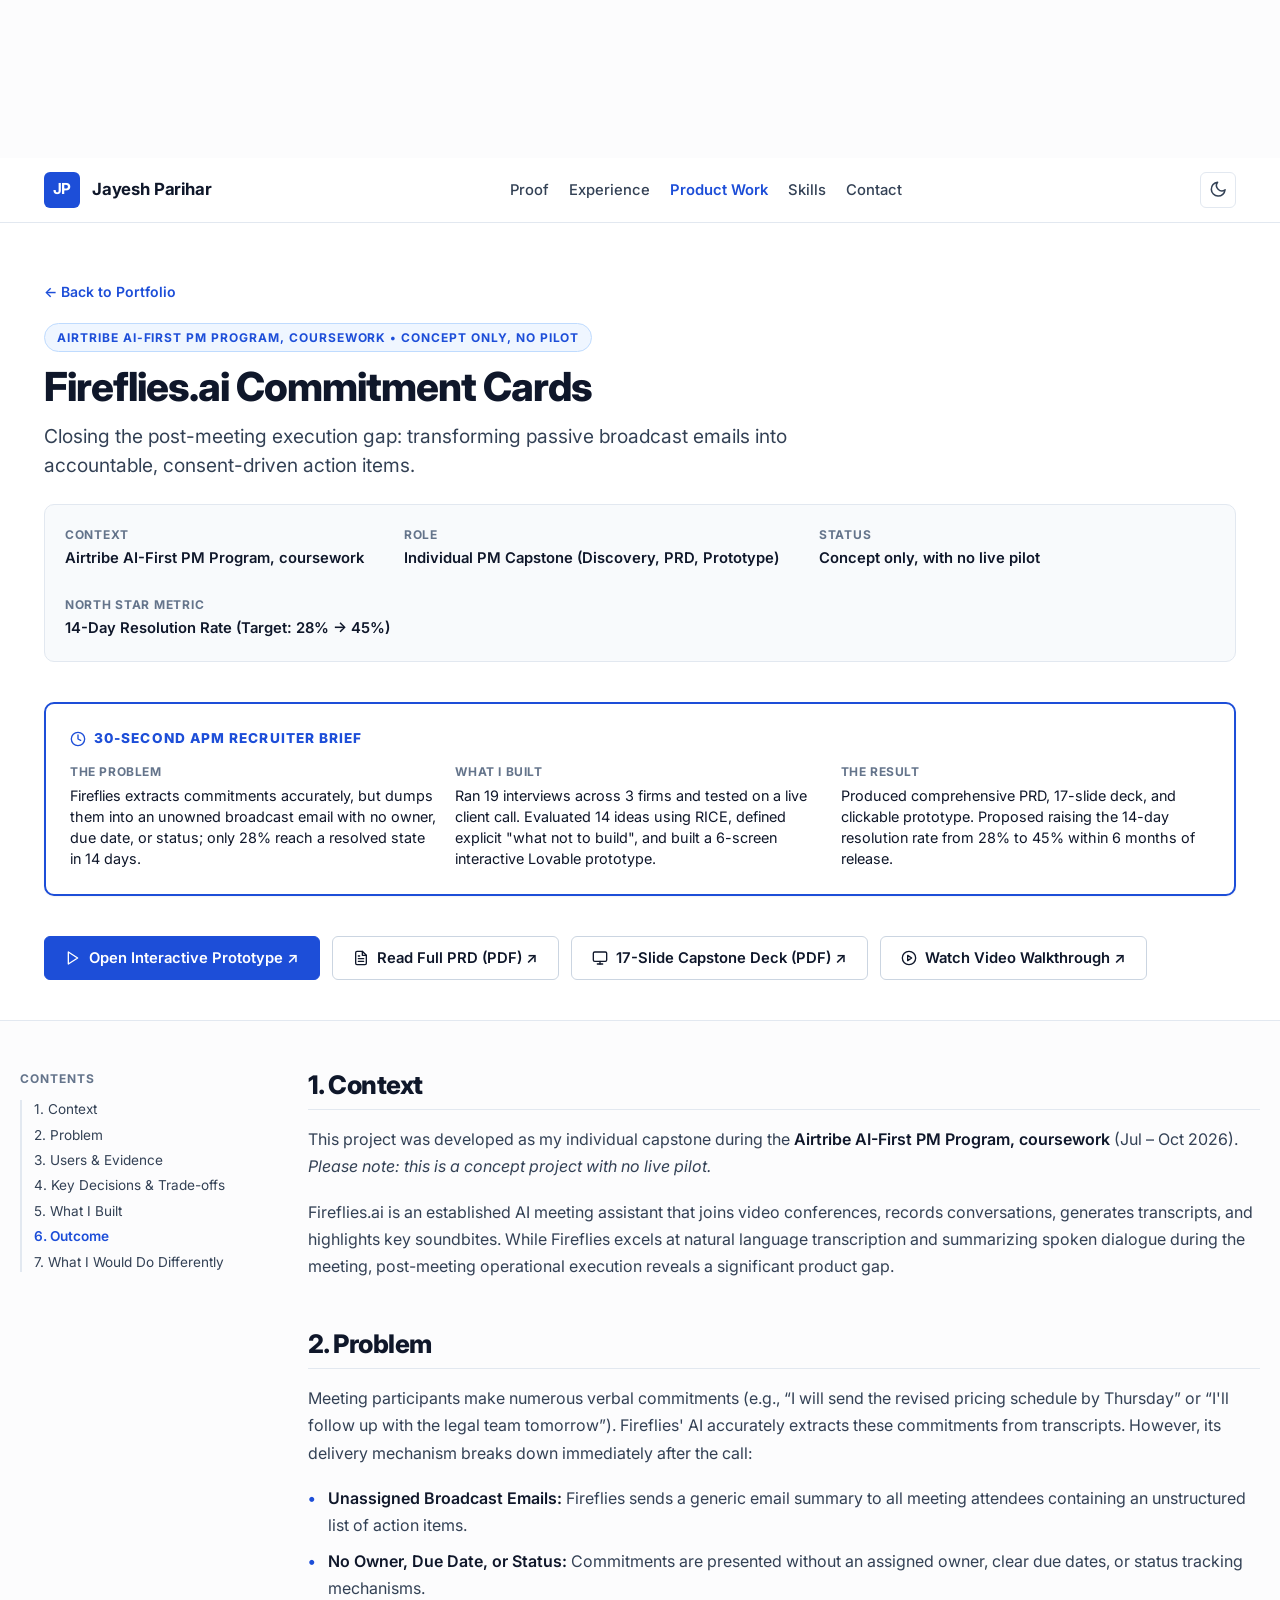
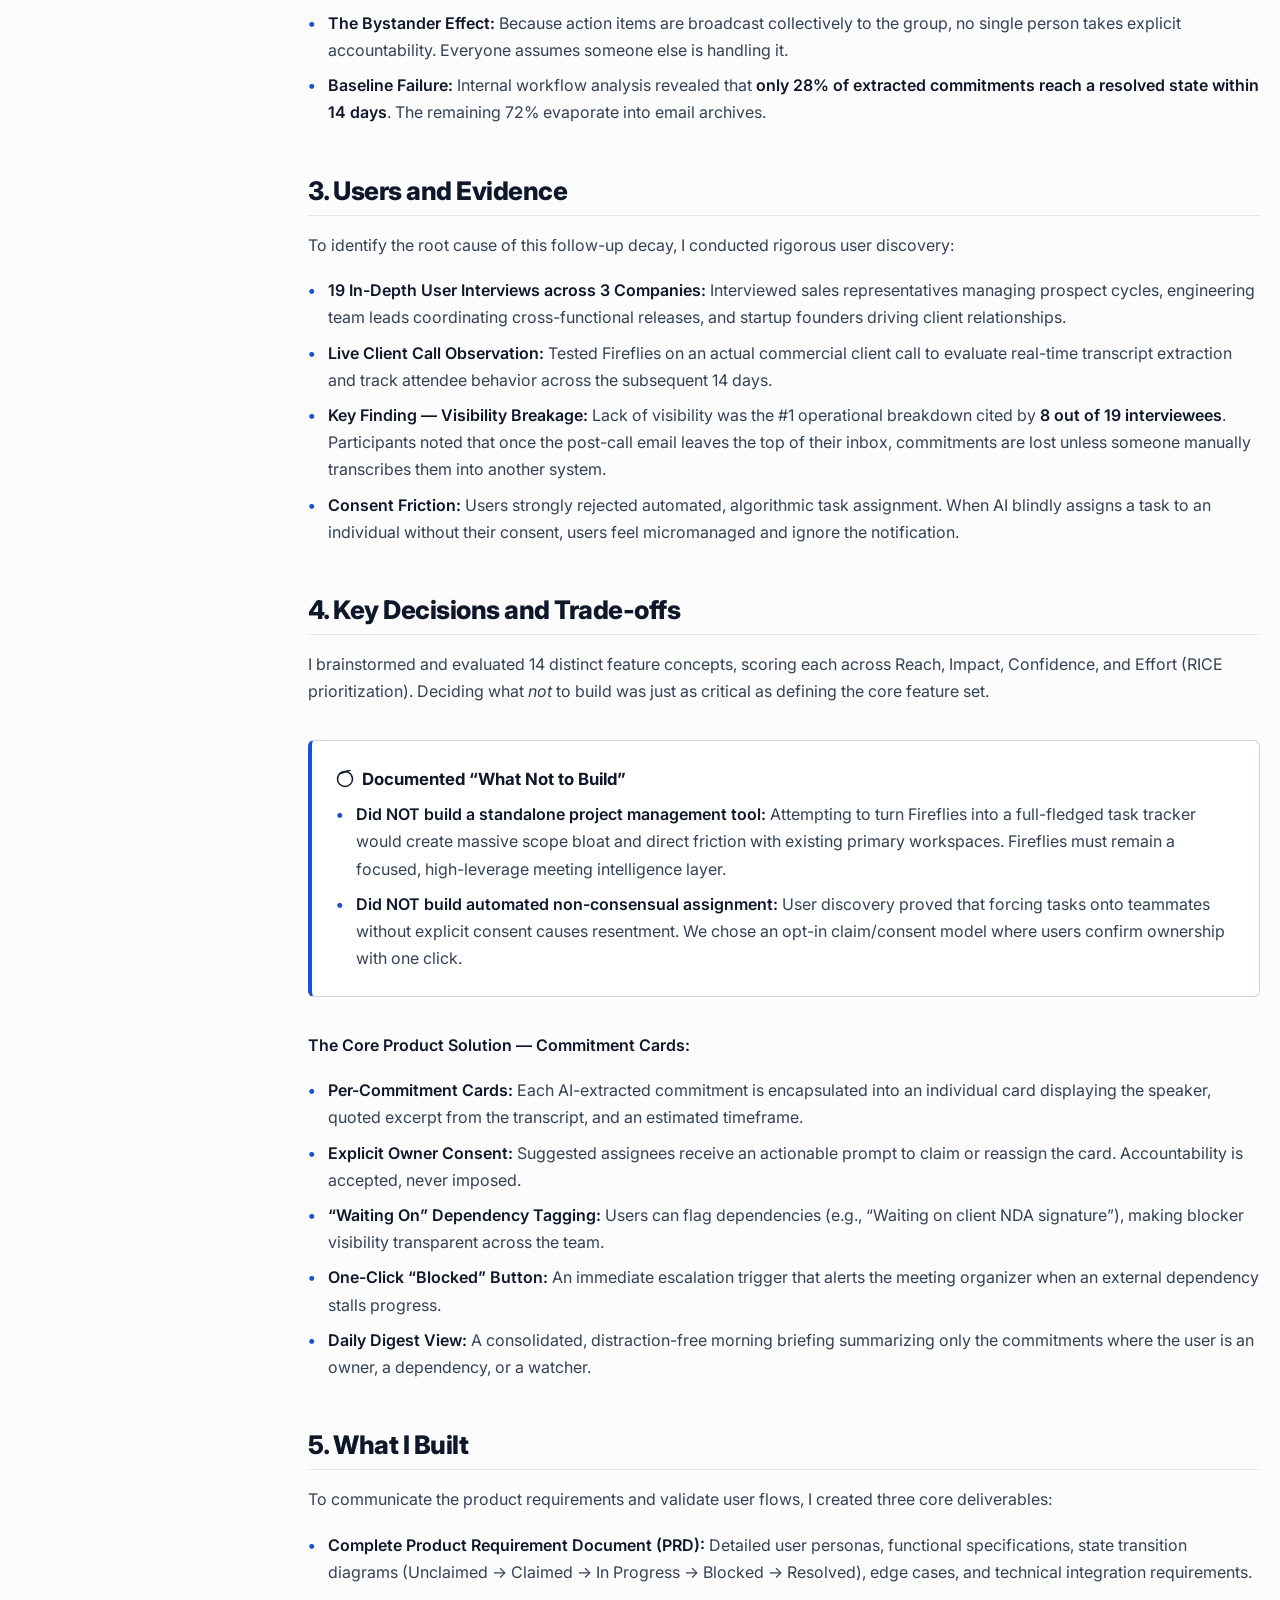
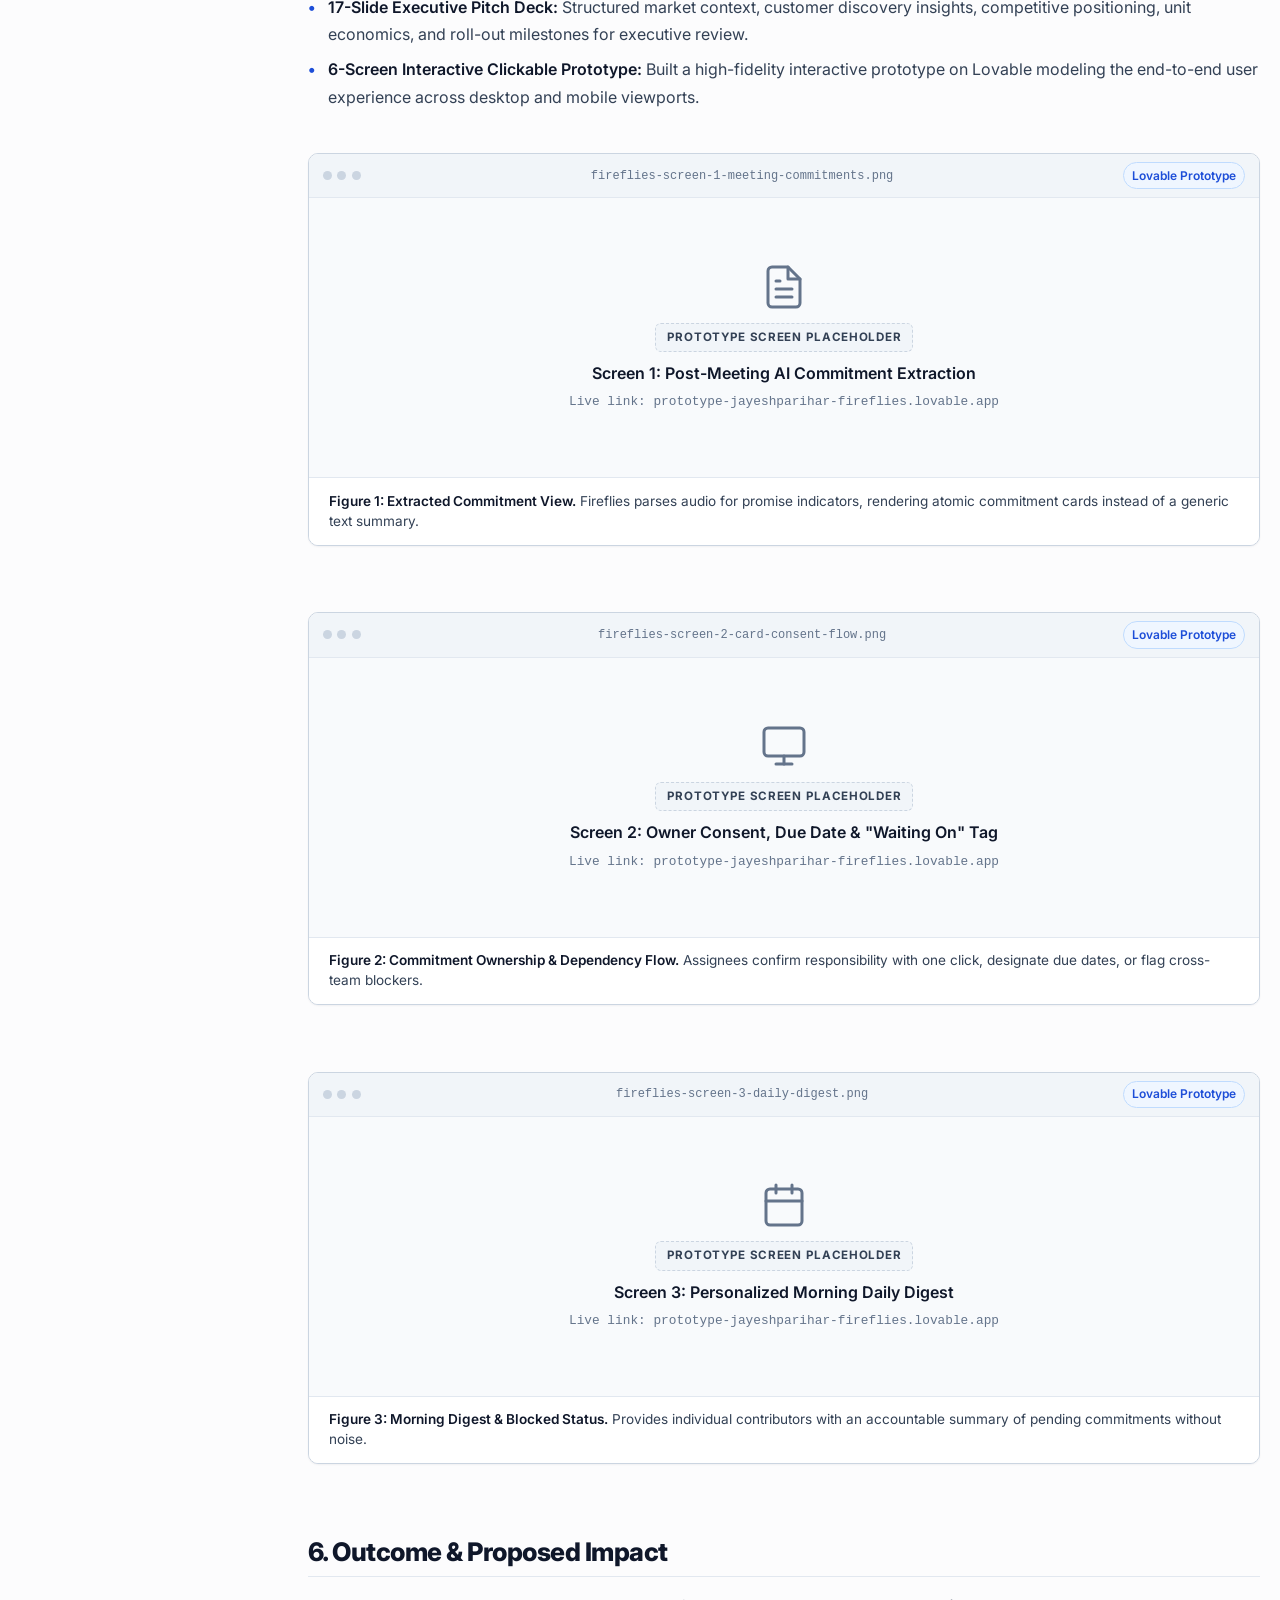
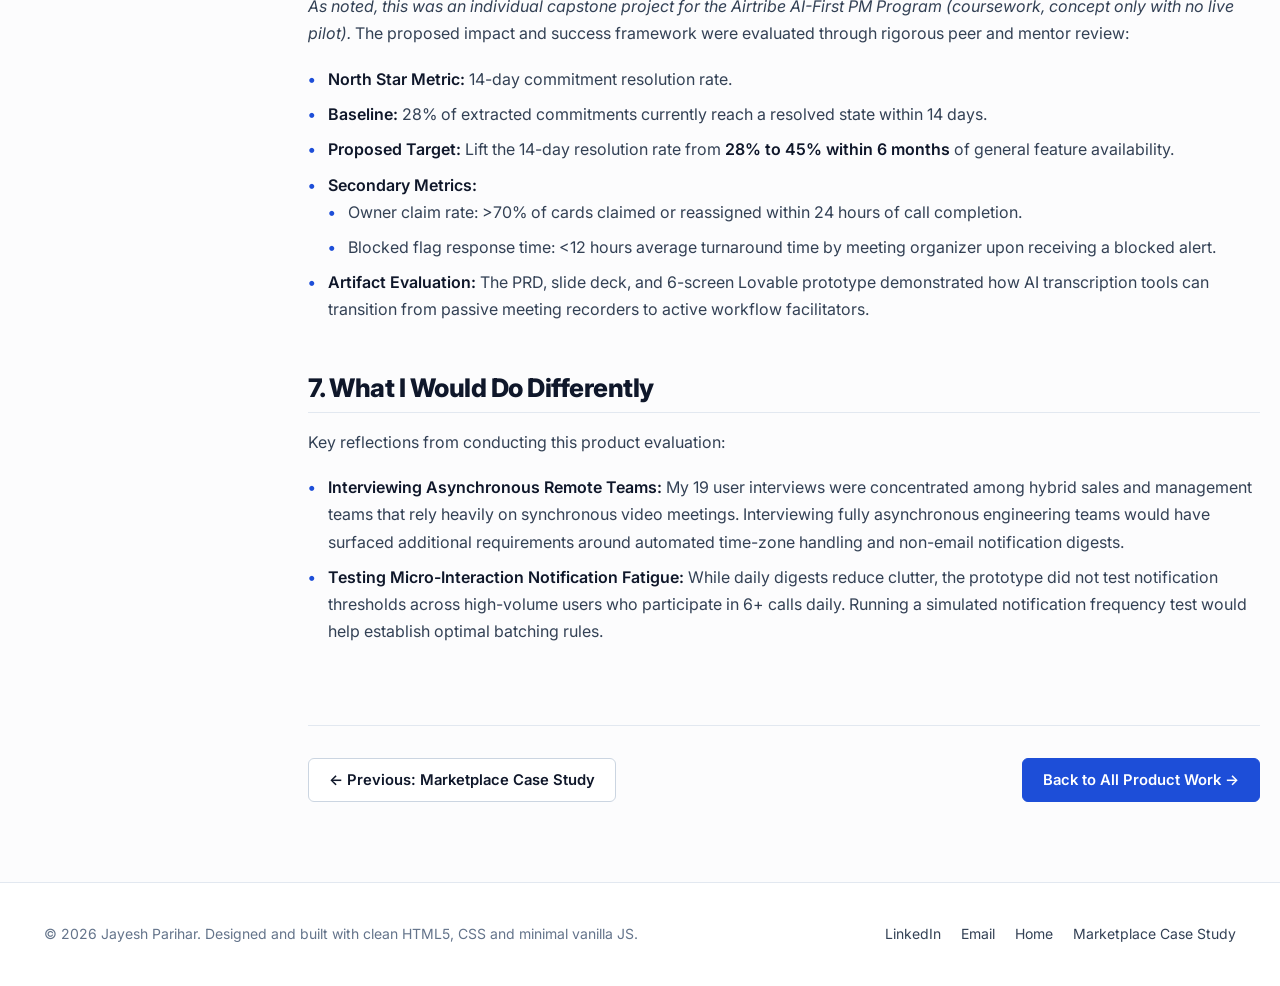
==== commit 8304b255: "Deploy fireflies.html to portfolio" ====
--- a/fireflies.html
+++ b/fireflies.html
@@ -37,6 +37,14 @@
 <body>
   <!-- Accessible Skip Link -->
   <a href="#case-content" class="skip-link">Skip to case study content</a>
+
+  <!-- Global Full-Page Plexus Motion Texture Background -->
+  <div class="global-motion-bg" aria-hidden="true">
+    <video class="global-motion-video" id="global-bg-video" autoplay muted loop playsinline preload="auto">
+      <source src="assets/videos/plexus-motion.mp4" type="video/mp4">
+    </video>
+    <div class="global-motion-overlay"></div>
+  </div>
 
   <!-- Header -->
   <header class="site-header" role="banner">
--- a/assets/css/style.css
+++ b/assets/css/style.css
@@ -473,15 +473,83 @@
 
 /* --------------------------------------------------------------------------
    Hero Section (Above the Fold)
-   Optimized for a 30-second mobile recruiter scan
+   Optimized for a 30-second mobile recruiter scan with motion plexus background
    -------------------------------------------------------------------------- */
 .hero-section {
+  position: relative;
+  overflow: hidden;
   padding: 3.5rem 0 3rem 0;
   border-bottom: 1px solid var(--border-light);
-  background: linear-gradient(180deg, var(--bg-surface) 0%, var(--bg-page) 100%);
+  background: var(--bg-surface);
+}
+
+/* Motion Texture Video Background */
+.hero-motion-bg {
+  position: absolute;
+  top: 0;
+  left: 0;
+  right: 0;
+  bottom: 0;
+  width: 100%;
+  height: 100%;
+  overflow: hidden;
+  pointer-events: none;
+  z-index: 0;
+}
+
+.hero-video {
+  position: absolute;
+  top: 50%;
+  left: 50%;
+  min-width: 100%;
+  min-height: 100%;
+  width: auto;
+  height: auto;
+  transform: translate(-50%, -50%);
+  object-fit: cover;
+  opacity: 0.62;
+  transition: opacity 0.3s ease, filter 0.3s ease;
+}
+
+.hero-motion-overlay {
+  position: absolute;
+  top: 0;
+  left: 0;
+  right: 0;
+  bottom: 0;
+  width: 100%;
+  height: 100%;
+  background: radial-gradient(
+    ellipse 85% 75% at 50% 25%,
+    rgba(255, 255, 255, 0.42) 0%,
+    rgba(255, 255, 255, 0.75) 55%,
+    rgba(255, 255, 255, 0.95) 100%
+  );
+  pointer-events: none;
+}
+
+/* Dark mode handling for white plexus motion */
+[data-theme="dark"] .hero-section {
+  background: var(--bg-surface);
+}
+
+[data-theme="dark"] .hero-video {
+  filter: invert(1) hue-rotate(185deg) brightness(0.82) contrast(1.18);
+  opacity: 0.38;
+}
+
+[data-theme="dark"] .hero-motion-overlay {
+  background: radial-gradient(
+    ellipse 85% 75% at 50% 25%,
+    rgba(10, 15, 29, 0.48) 0%,
+    rgba(10, 15, 29, 0.78) 55%,
+    rgba(10, 15, 29, 0.96) 100%
+  );
 }
 
 .hero-grid {
+  position: relative;
+  z-index: 1;
   display: grid;
   grid-template-columns: 1fr;
   gap: 2rem;
@@ -491,6 +559,51 @@
   display: flex;
   flex-direction: column;
   gap: 1rem;
+}
+
+.hero-target-row {
+  display: flex;
+  align-items: center;
+  justify-content: space-between;
+  flex-wrap: wrap;
+  gap: 0.75rem;
+}
+
+.motion-toggle-btn {
+  display: inline-flex;
+  align-items: center;
+  gap: 0.4rem;
+  font-size: 0.72rem;
+  font-weight: 600;
+  color: var(--text-muted);
+  background: rgba(255, 255, 255, 0.75);
+  backdrop-filter: blur(8px);
+  -webkit-backdrop-filter: blur(8px);
+  border: 1px solid var(--border-light);
+  border-radius: 9999px;
+  padding: 0.22rem 0.65rem;
+  cursor: pointer;
+  transition: all var(--transition-fast);
+  user-select: none;
+}
+
+.motion-toggle-btn:hover {
+  color: var(--text-primary);
+  border-color: var(--border-medium);
+  background: var(--bg-card);
+}
+
+[data-theme="dark"] .motion-toggle-btn {
+  background: rgba(30, 41, 59, 0.7);
+  border-color: rgba(71, 85, 105, 0.6);
+}
+
+.motion-toggle-btn.is-paused .icon-pause {
+  display: none !important;
+}
+
+.motion-toggle-btn.is-paused .icon-play {
+  display: inline-block !important;
 }
 
 .hero-meta-row {
@@ -577,11 +690,29 @@
 
 .proof-chip {
   padding: 1rem;
-  background-color: var(--bg-card);
-  border: 1px solid var(--border-light);
+  background-color: rgba(255, 255, 255, 0.86);
+  backdrop-filter: blur(12px);
+  -webkit-backdrop-filter: blur(12px);
+  border: 1px solid rgba(226, 232, 240, 0.85);
   border-left: 3px solid var(--accent);
   border-radius: var(--radius-sm);
-  box-shadow: var(--shadow-sm);
+  box-shadow: 0 4px 10px -2px rgba(15, 23, 42, 0.06), 0 2px 4px -1px rgba(15, 23, 42, 0.04);
+}
+
+[data-theme="dark"] .proof-chip {
+  background-color: rgba(17, 24, 39, 0.82);
+  border-color: rgba(55, 65, 81, 0.85);
+  border-left-color: var(--accent);
+  box-shadow: 0 4px 10px -2px rgba(0, 0, 0, 0.35);
+}
+
+@media (prefers-reduced-motion: reduce) {
+  .hero-video {
+    display: none !important;
+  }
+  .motion-toggle-btn {
+    display: none !important;
+  }
 }
 
 .proof-chip-stat {
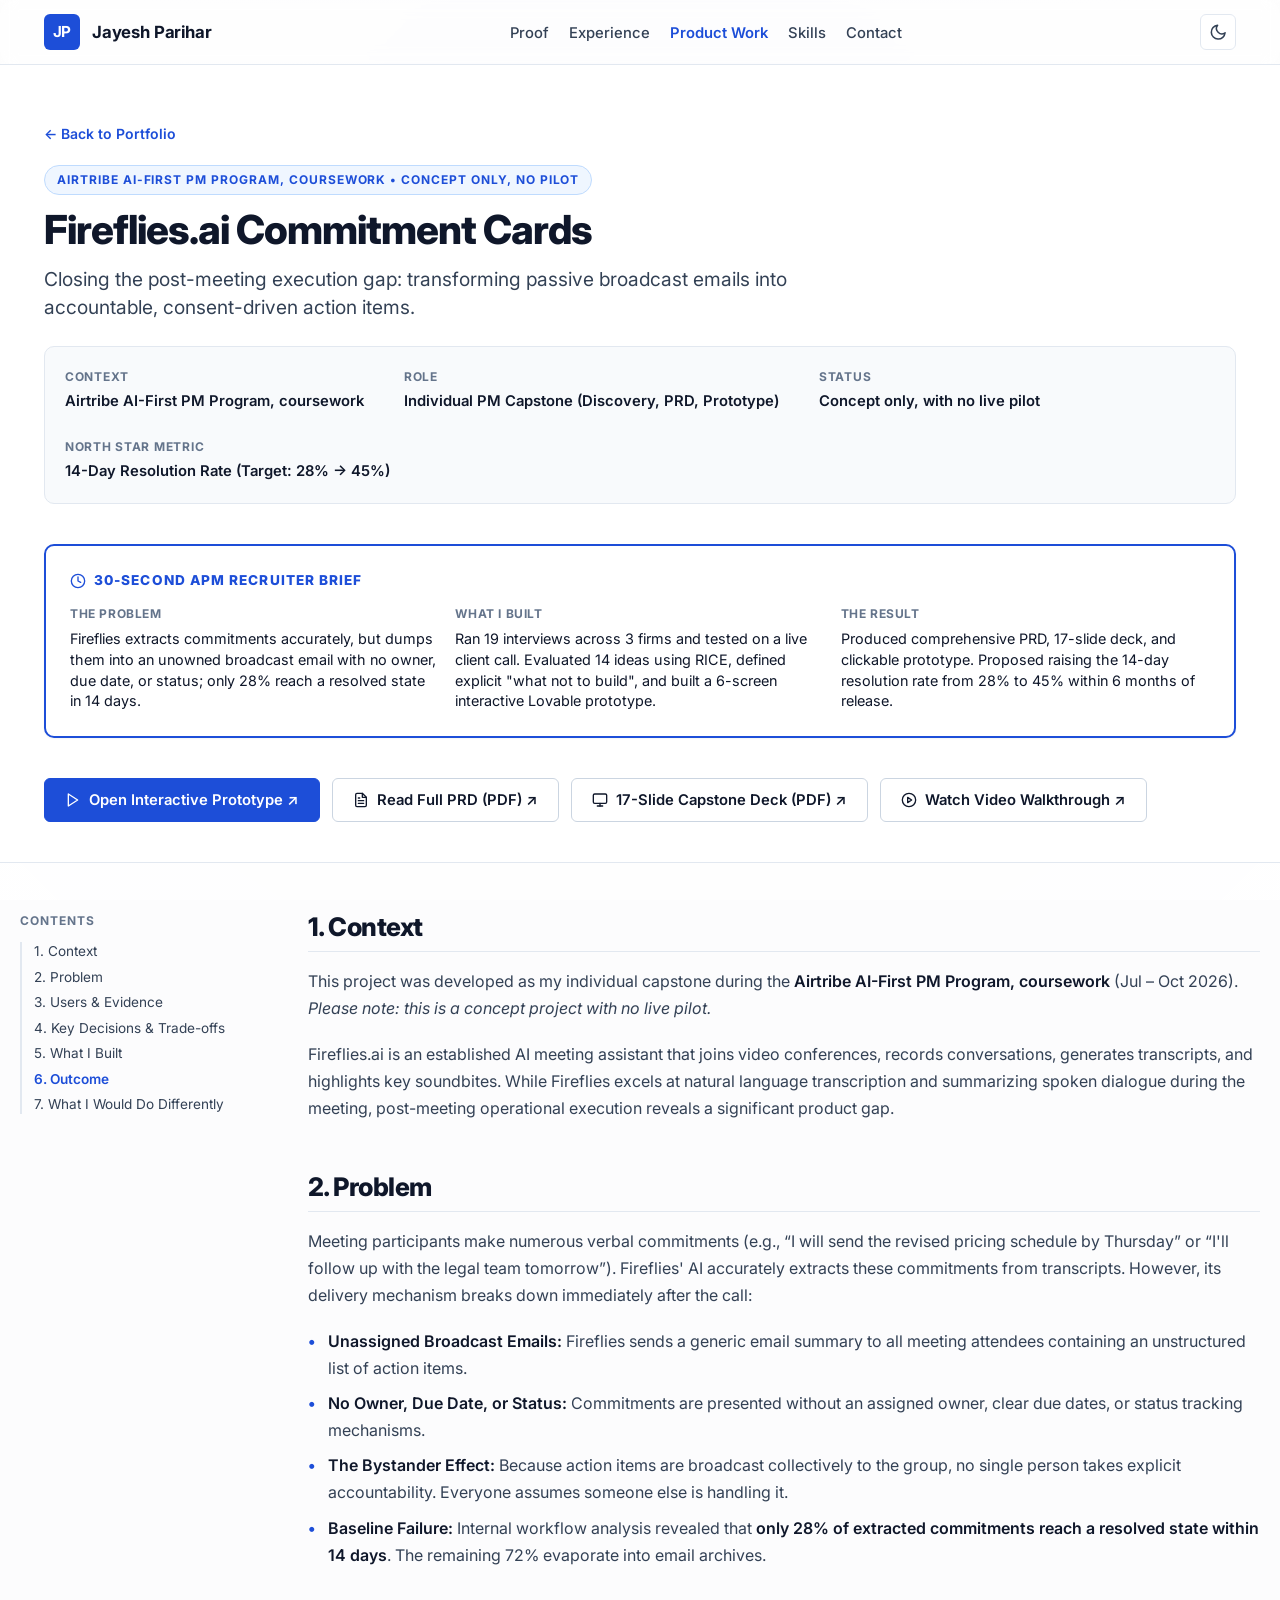
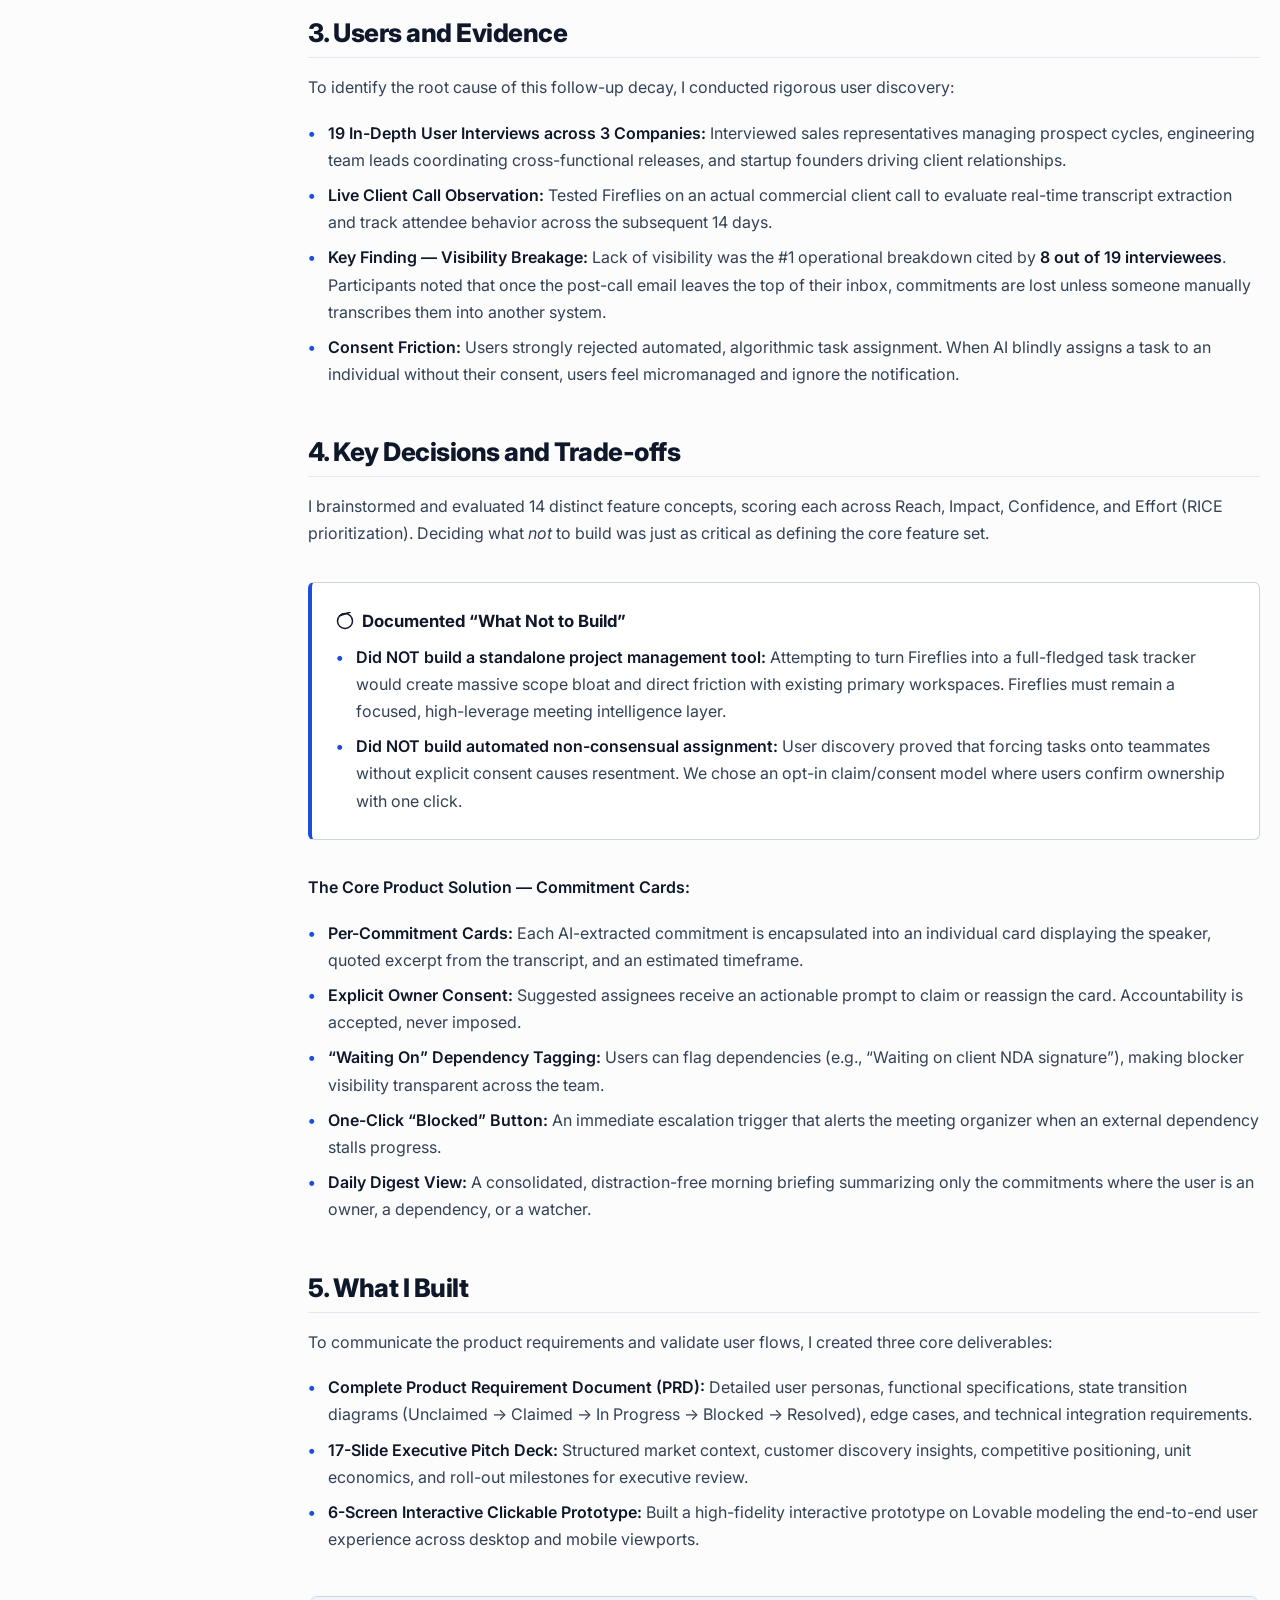
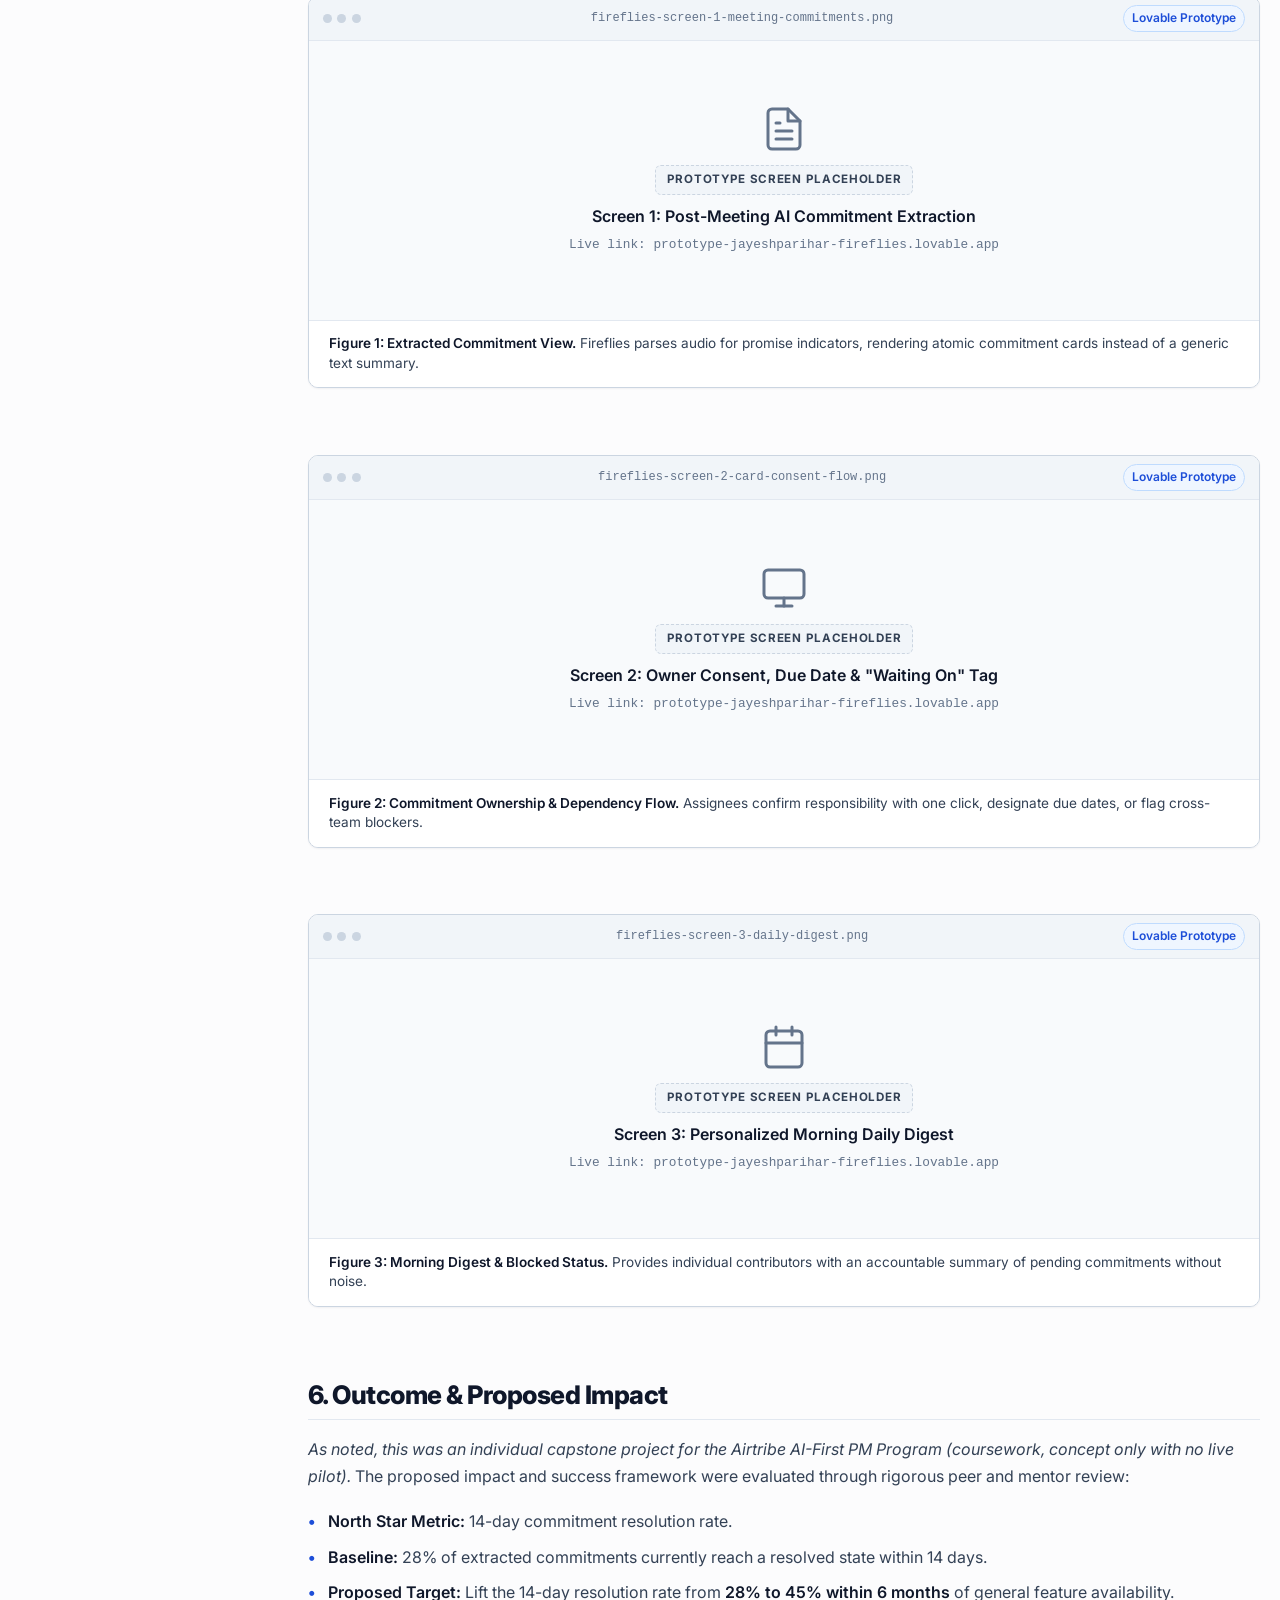
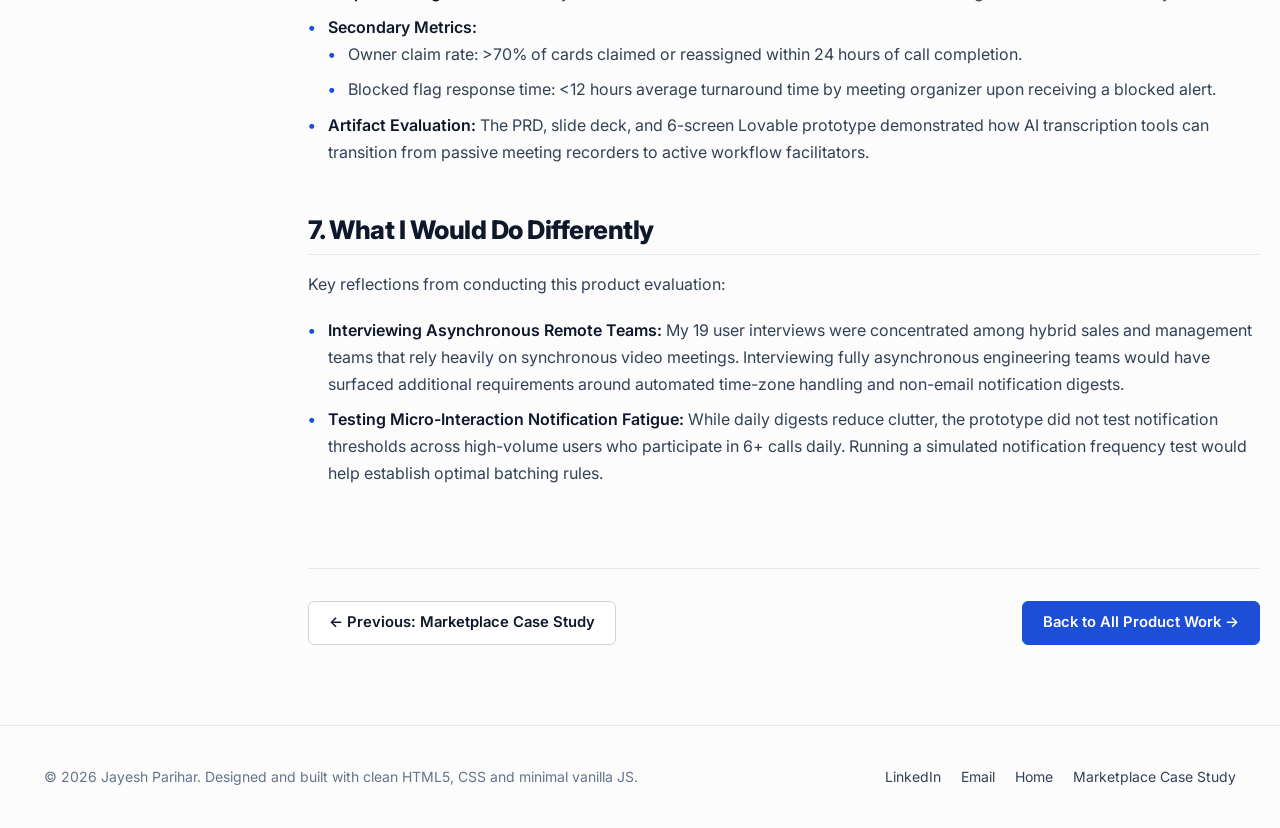
==== commit ee6cd29c: "Deploy fireflies.html to portfolio" ====
--- a/fireflies.html
+++ b/fireflies.html
@@ -32,18 +32,18 @@
   <link href="https://fonts.googleapis.com/css2?family=Inter:wght@400;500;600;700;800&display=swap" rel="stylesheet">
 
   <!-- Main Stylesheet -->
-  <link rel="stylesheet" href="assets/css/style.css">
+  <link rel="stylesheet" href="assets/css/style.css?v=20261126-2">
 </head>
 <body>
   <!-- Accessible Skip Link -->
   <a href="#case-content" class="skip-link">Skip to case study content</a>
 
   <!-- Global Full-Page Plexus Motion Texture Background -->
-  <div class="global-motion-bg" aria-hidden="true">
-    <video class="global-motion-video" id="global-bg-video" autoplay muted loop playsinline preload="auto">
+  <div class="global-motion-bg" aria-hidden="true" style="position: fixed; top: 0; left: 0; width: 100vw; height: 100vh; overflow: hidden; pointer-events: none; z-index: -1;">
+    <video class="global-motion-video" id="global-bg-video" autoplay muted loop playsinline preload="auto" style="position: absolute; top: 50%; left: 50%; min-width: 100%; min-height: 100%; width: 100vw; height: 100vh; transform: translate(-50%, -50%); object-fit: cover; opacity: 0.42; pointer-events: none;">
       <source src="assets/videos/plexus-motion.mp4" type="video/mp4">
     </video>
-    <div class="global-motion-overlay"></div>
+    <div class="global-motion-overlay" style="position: absolute; top: 0; left: 0; width: 100%; height: 100%; pointer-events: none;"></div>
   </div>
 
   <!-- Header -->
@@ -386,6 +386,6 @@
     </div>
   </footer>
 
-  <script src="assets/js/main.js"></script>
+  <script src="assets/js/main.js?v=20261126-2"></script>
 </body>
 </html>
--- a/assets/css/style.css
+++ b/assets/css/style.css
@@ -472,46 +472,38 @@
 }
 
 /* --------------------------------------------------------------------------
-   Hero Section (Above the Fold)
-   Optimized for a 30-second mobile recruiter scan with motion plexus background
+   Global Full-Page Plexus Motion Background
+   Continuous interactive network particles floating across the entire site
    -------------------------------------------------------------------------- */
-.hero-section {
-  position: relative;
-  overflow: hidden;
-  padding: 3.5rem 0 3rem 0;
-  border-bottom: 1px solid var(--border-light);
-  background: var(--bg-surface);
-}
-
-/* Motion Texture Video Background */
-.hero-motion-bg {
-  position: absolute;
+.global-motion-bg {
+  position: fixed;
   top: 0;
   left: 0;
   right: 0;
   bottom: 0;
-  width: 100%;
-  height: 100%;
+  width: 100vw;
+  height: 100vh;
   overflow: hidden;
   pointer-events: none;
-  z-index: 0;
-}
-
-.hero-video {
+  z-index: -1;
+  background-color: var(--bg-page);
+}
+
+.global-motion-video {
   position: absolute;
   top: 50%;
   left: 50%;
   min-width: 100%;
   min-height: 100%;
-  width: auto;
-  height: auto;
+  width: 100vw;
+  height: 100vh;
   transform: translate(-50%, -50%);
   object-fit: cover;
-  opacity: 0.62;
+  opacity: 0.60;
   transition: opacity 0.3s ease, filter 0.3s ease;
 }
 
-.hero-motion-overlay {
+.global-motion-overlay {
   position: absolute;
   top: 0;
   left: 0;
@@ -520,36 +512,93 @@
   width: 100%;
   height: 100%;
   background: radial-gradient(
-    ellipse 85% 75% at 50% 25%,
-    rgba(255, 255, 255, 0.42) 0%,
-    rgba(255, 255, 255, 0.75) 55%,
-    rgba(255, 255, 255, 0.95) 100%
+    circle at 50% 30%,
+    rgba(255, 255, 255, 0.28) 0%,
+    rgba(255, 255, 255, 0.58) 50%,
+    rgba(255, 255, 255, 0.86) 100%
   );
   pointer-events: none;
 }
 
 /* Dark mode handling for white plexus motion */
-[data-theme="dark"] .hero-section {
-  background: var(--bg-surface);
-}
-
-[data-theme="dark"] .hero-video {
-  filter: invert(1) hue-rotate(185deg) brightness(0.82) contrast(1.18);
-  opacity: 0.38;
-}
-
-[data-theme="dark"] .hero-motion-overlay {
+[data-theme="dark"] .global-motion-bg {
+  background-color: var(--bg-page);
+}
+
+[data-theme="dark"] .global-motion-video {
+  filter: invert(1) hue-rotate(185deg) brightness(0.85) contrast(1.18);
+  opacity: 0.36;
+}
+
+[data-theme="dark"] .global-motion-overlay {
   background: radial-gradient(
-    ellipse 85% 75% at 50% 25%,
-    rgba(10, 15, 29, 0.48) 0%,
-    rgba(10, 15, 29, 0.78) 55%,
-    rgba(10, 15, 29, 0.96) 100%
+    circle at 50% 30%,
+    rgba(10, 15, 29, 0.38) 0%,
+    rgba(10, 15, 29, 0.68) 50%,
+    rgba(10, 15, 29, 0.92) 100%
   );
 }
 
-.hero-grid {
+/* Transparent sections so plexus motion flows through entire page */
+.site-header,
+main,
+.hero-section,
+.proof-section,
+.experience-section,
+.work-section,
+.skills-section,
+.education-section,
+.contact-section,
+.site-footer,
+.case-hero,
+.case-body-layout {
   position: relative;
   z-index: 1;
+  background: transparent !important;
+  background-color: transparent !important;
+}
+
+/* Glassmorphism for content cards to ensure 100% text readability */
+.proof-card,
+.experience-item,
+.work-card,
+.coursework-card,
+.skill-category,
+.education-item,
+.contact-card,
+.case-card,
+.sidebar-card {
+  background-color: rgba(255, 255, 255, 0.88) !important;
+  backdrop-filter: blur(12px);
+  -webkit-backdrop-filter: blur(12px);
+  border: 1px solid rgba(226, 232, 240, 0.85);
+  box-shadow: 0 4px 12px -2px rgba(15, 23, 42, 0.05), 0 2px 4px -1px rgba(15, 23, 42, 0.03);
+}
+
+[data-theme="dark"] .proof-card,
+[data-theme="dark"] .experience-item,
+[data-theme="dark"] .work-card,
+[data-theme="dark"] .coursework-card,
+[data-theme="dark"] .skill-category,
+[data-theme="dark"] .education-item,
+[data-theme="dark"] .contact-card,
+[data-theme="dark"] .case-card,
+[data-theme="dark"] .sidebar-card {
+  background-color: rgba(17, 24, 39, 0.84) !important;
+  border-color: rgba(55, 65, 81, 0.85);
+  box-shadow: 0 4px 12px -2px rgba(0, 0, 0, 0.35);
+}
+
+/* --------------------------------------------------------------------------
+   Hero Section (Above the Fold)
+   Optimized for a 30-second mobile recruiter scan
+   -------------------------------------------------------------------------- */
+.hero-section {
+  padding: 3.5rem 0 3rem 0;
+  border-bottom: 1px solid var(--border-light);
+}
+
+.hero-grid {
   display: grid;
   grid-template-columns: 1fr;
   gap: 2rem;
